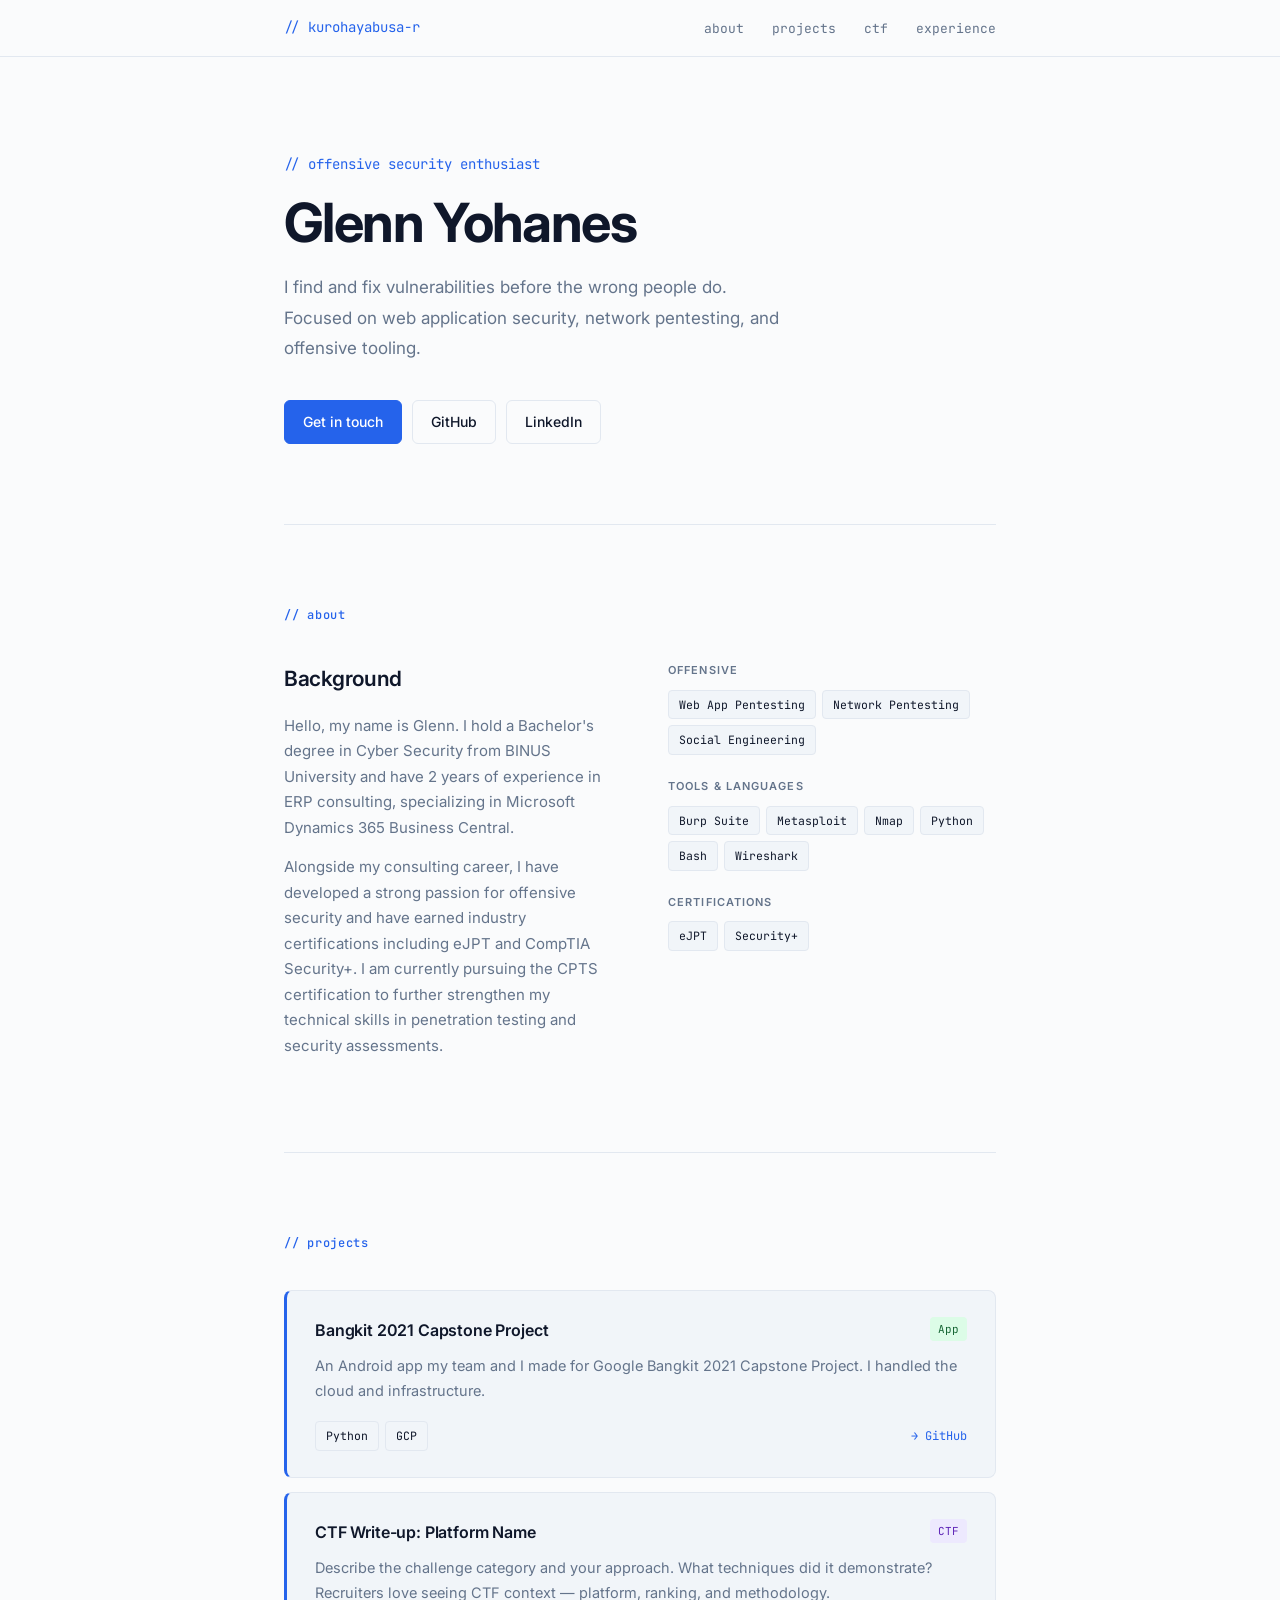
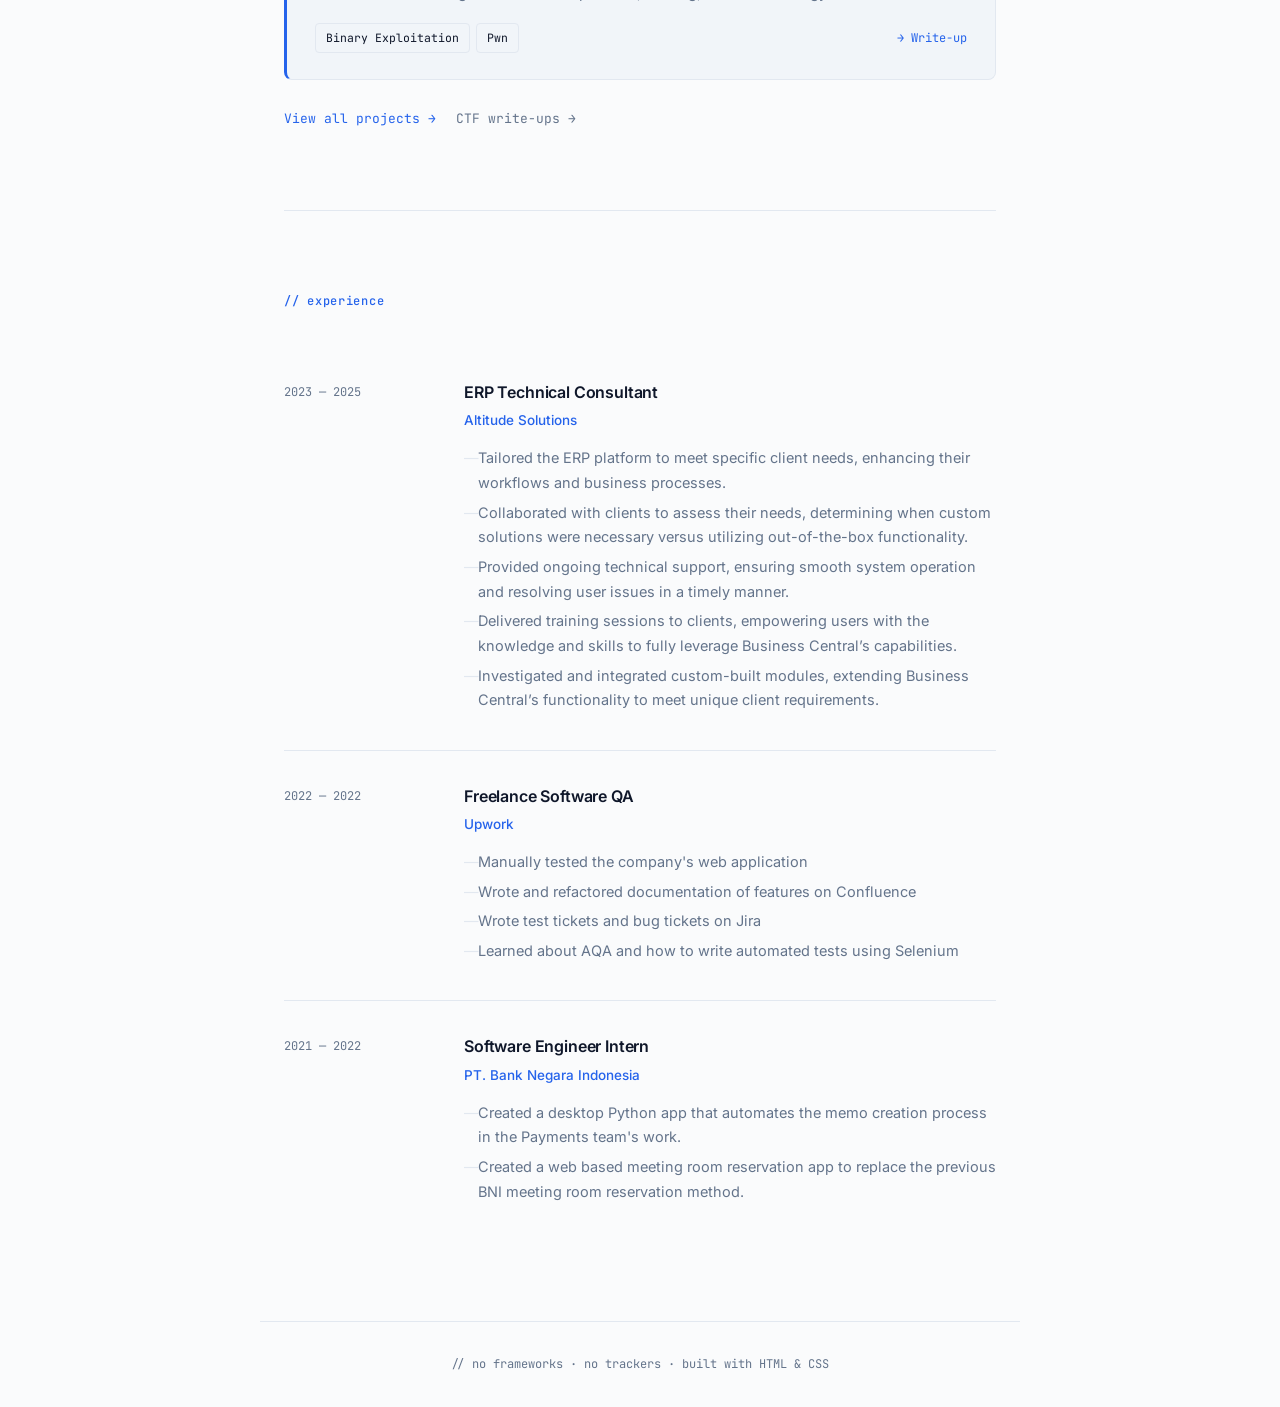
==== index.html @ 32d8fe0d "Added my portfolio page. Home, projects, and CTFs page" ====
<!DOCTYPE html>
<html lang="en">
<head>
  <meta charset="UTF-8">
  <meta name="viewport" content="width=device-width, initial-scale=1.0">
  <title>Glenn Yohanes — Portfolio</title>
  <link rel="preconnect" href="https://fonts.googleapis.com">
  <link rel="preconnect" href="https://fonts.gstatic.com" crossorigin>
  <link href="https://fonts.googleapis.com/css2?family=Inter:wght@400;500;600;700&family=JetBrains+Mono:wght@400;500&display=swap" rel="stylesheet">
  <style>
    /* ── Tokens ── */
    :root {
      --bg:           #FAFBFC;
      --bg-card:      #F1F5F9;
      --text:         #0F172A;
      --text-muted:   #64748B;
      --accent:       #2563EB;
      --accent-light: #DBEAFE;
      --border:       #E2E8F0;
      --mono:         'JetBrains Mono', monospace;
      --sans:         'Inter', sans-serif;
      --max-w:        760px;
    }

    /* ── Reset ── */
    *, *::before, *::after { box-sizing: border-box; margin: 0; padding: 0; }
    html { scroll-behavior: smooth; }
    body {
      font-family: var(--sans);
      background: var(--bg);
      color: var(--text);
      line-height: 1.7;
      -webkit-font-smoothing: antialiased;
    }

    /* ── Nav ── */
    nav {
      position: sticky;
      top: 0;
      z-index: 100;
      background: rgba(250, 251, 252, 0.88);
      backdrop-filter: blur(10px);
      -webkit-backdrop-filter: blur(10px);
      border-bottom: 1px solid var(--border);
    }
    .nav-inner {
      max-width: var(--max-w);
      margin: 0 auto;
      padding: 0 24px;
      height: 56px;
      display: flex;
      align-items: center;
      justify-content: space-between;
    }
    .nav-logo {
      font-family: var(--mono);
      font-size: 14px;
      color: var(--accent);
      text-decoration: none;
    }
    .nav-links {
      display: flex;
      gap: 28px;
      list-style: none;
    }
    .nav-links a {
      font-family: var(--mono);
      font-size: 13px;
      color: var(--text-muted);
      text-decoration: none;
      transition: color 0.15s;
    }
    .nav-links a:hover { color: var(--accent); }

    /* ── Layout ── */
    main {
      max-width: var(--max-w);
      margin: 0 auto;
      padding: 0 24px;
    }

    /* ── Section label (signature element) ── */
    .section-label {
      font-family: var(--mono);
      font-size: 12px;
      font-weight: 500;
      color: var(--accent);
      letter-spacing: 0.06em;
      margin-bottom: 36px;
    }

    /* ── Hero ── */
    #hero {
      padding: 96px 0 80px;
      border-bottom: 1px solid var(--border);
    }
    .hero-role {
      font-family: var(--mono);
      font-size: 14px;
      color: var(--accent);
      margin-bottom: 16px;
    }
    .hero-name {
      font-size: clamp(36px, 6vw, 54px);
      font-weight: 700;
      letter-spacing: -0.03em;
      line-height: 1.1;
      margin-bottom: 20px;
    }
    .hero-bio {
      font-size: 17px;
      color: var(--text-muted);
      max-width: 500px;
      line-height: 1.8;
      margin-bottom: 36px;
    }
    .hero-links {
      display: flex;
      gap: 10px;
      flex-wrap: wrap;
    }
    .btn {
      display: inline-flex;
      align-items: center;
      gap: 6px;
      padding: 9px 18px;
      border-radius: 6px;
      font-size: 14px;
      font-weight: 500;
      text-decoration: none;
      transition: background 0.15s, color 0.15s, border-color 0.15s;
    }
    .btn-primary { background: var(--accent); color: #fff; border: 1px solid var(--accent); }
    .btn-primary:hover { background: #1D4ED8; border-color: #1D4ED8; }
    .btn-ghost { background: transparent; color: var(--text); border: 1px solid var(--border); }
    .btn-ghost:hover { border-color: var(--accent); color: var(--accent); background: var(--accent-light); }

    /* ── About ── */
    #about {
      padding: 80px 0;
      border-bottom: 1px solid var(--border);
    }
    .about-grid {
      display: grid;
      grid-template-columns: 1fr 1fr;
      gap: 56px;
      align-items: start;
    }
    .about-text h2 {
      font-size: 21px;
      font-weight: 600;
      letter-spacing: -0.02em;
      margin-bottom: 16px;
    }
    .about-text p {
      color: var(--text-muted);
      font-size: 15px;
      margin-bottom: 14px;
    }
    .skills-col h3 {
      font-size: 11px;
      font-weight: 600;
      text-transform: uppercase;
      letter-spacing: 0.1em;
      color: var(--text-muted);
      margin-bottom: 10px;
      margin-top: 22px;
    }
    .skills-col h3:first-child { margin-top: 0; }
    .tags { display: flex; flex-wrap: wrap; gap: 6px; }
    .tag {
      font-family: var(--mono);
      font-size: 11.5px;
      padding: 4px 10px;
      background: var(--bg-card);
      border-radius: 4px;
      color: var(--text);
      border: 1px solid var(--border);
    }

    /* ── Projects ── */
    #projects {
      padding: 80px 0;
      border-bottom: 1px solid var(--border);
    }
    .projects-grid { display: grid; gap: 14px; }
    .project-card {
      background: var(--bg-card);
      border: 1px solid var(--border);
      border-left: 3px solid var(--accent);
      border-radius: 8px;
      padding: 26px 28px;
      transition: box-shadow 0.15s;
    }
    .project-card:hover { box-shadow: 0 4px 24px rgba(37, 99, 235, 0.08); }
    .project-header {
      display: flex;
      align-items: flex-start;
      justify-content: space-between;
      gap: 16px;
      margin-bottom: 10px;
    }
    .project-name { font-size: 16px; font-weight: 600; letter-spacing: -0.01em; }
    .project-badge {
      font-family: var(--mono);
      font-size: 11px;
      padding: 3px 8px;
      border-radius: 4px;
      white-space: nowrap;
      flex-shrink: 0;
    }
    .badge-tool     { background: #DCFCE7; color: #166534; }
    .badge-research { background: #FEF3C7; color: #92400E; }
    .badge-ctf      { background: #EDE9FE; color: #5B21B6; }
    .badge-cve      { background: #FEE2E2; color: #991B1B; }
    .project-desc {
      color: var(--text-muted);
      font-size: 14.5px;
      margin-bottom: 18px;
      line-height: 1.7;
    }
    .project-footer {
      display: flex;
      align-items: center;
      justify-content: space-between;
      flex-wrap: wrap;
      gap: 10px;
    }
    .project-links { display: flex; gap: 16px; }
    .project-link {
      font-family: var(--mono);
      font-size: 12px;
      color: var(--accent);
      text-decoration: none;
    }
    .project-link:hover { text-decoration: underline; }

    /* ── Experience ── */
    #experience { padding: 80px 0; }
    .exp-item {
      display: grid;
      grid-template-columns: 152px 1fr;
      gap: 28px;
      padding: 32px 0;
      border-bottom: 1px solid var(--border);
    }
    .exp-item:last-child { border-bottom: none; }
    .exp-date {
      font-family: var(--mono);
      font-size: 12px;
      color: var(--text-muted);
      padding-top: 3px;
      line-height: 1.7;
    }
    .exp-role  { font-size: 16px; font-weight: 600; letter-spacing: -0.01em; margin-bottom: 3px; }
    .exp-company { font-size: 13.5px; color: var(--accent); font-weight: 500; margin-bottom: 14px; }
    .exp-desc { list-style: none; }
    .exp-desc li {
      color: var(--text-muted);
      font-size: 14.5px;
      line-height: 1.7;
      padding-left: 14px;
      position: relative;
      margin-bottom: 5px;
    }
    .exp-desc li::before {
      content: '—';
      position: absolute;
      left: 0;
      color: var(--border);
    }

    /* ── Footer ── */
    footer {
      max-width: var(--max-w);
      margin: 0 auto;
      padding: 32px 24px;
      border-top: 1px solid var(--border);
    }
    .footer-text {
      font-family: var(--mono);
      font-size: 12px;
      color: var(--text-muted);
      text-align: center;
    }

    /* ── Responsive ── */
    @media (max-width: 620px) {
      .about-grid { grid-template-columns: 1fr; gap: 40px; }
      .exp-item   { grid-template-columns: 1fr; gap: 6px; }
      .nav-links  { display: none; }
    }
    @media (prefers-reduced-motion: reduce) {
      * { transition: none !important; scroll-behavior: auto !important; }
    }
  </style>
</head>
<body>

  <!-- ── NAV ── -->
  <nav>
    <div class="nav-inner">
      <a class="nav-logo" href="#hero">// kurohayabusa-r</a>
      <ul class="nav-links">
        <li><a href="#about">about</a></li>
        <li><a href="projects.html">projects</a></li>
        <li><a href="ctf.html">ctf</a></li>
        <li><a href="#experience">experience</a></li>
      </ul>
    </div>
  </nav>

  <main>

    <!-- ── HERO ── -->
    <section id="hero">
      <p class="hero-role">// offensive security enthusiast</p>
      <h1 class="hero-name">Glenn Yohanes</h1>
      <p class="hero-bio">
        I find and fix vulnerabilities before the wrong people do.
        Focused on web application security, network pentesting, and offensive tooling.
      </p>
      <div class="hero-links">
        <a href="mailto:glennyohanes17@gmail.com" class="btn btn-primary">Get in touch</a>
        <a href="https://github.com/kurohayabusa-r" class="btn btn-ghost" target="_blank" rel="noopener">GitHub</a>
        <a href="https://linkedin.com/in/glenn-yohanes-b63a931b7/" class="btn btn-ghost" target="_blank" rel="noopener">LinkedIn</a>
        <!-- Optional: add a resume PDF link -->
        <!-- <a href="resume.pdf" class="btn btn-ghost" target="_blank" rel="noopener">Resume</a> -->
      </div>
    </section>

    <!-- ── ABOUT ── -->
    <section id="about">
      <p class="section-label">// about</p>
      <div class="about-grid">

        <div class="about-text">
          <h2>Background</h2>
          <p>
            Hello, my name is Glenn. I hold a Bachelor's degree in Cyber Security from BINUS University and have 2 years of experience in ERP consulting, specializing in Microsoft Dynamics 365 Business Central. 
          </p>
          <p>
            Alongside my consulting career, I have developed a strong passion for offensive security and have earned industry certifications including eJPT and CompTIA Security+. I am currently pursuing the CPTS certification to further strengthen my technical skills in penetration testing and security assessments.
          </p>
        </div>

        <div class="skills-col">
          <h3>Offensive</h3>
          <div class="tags">
            <span class="tag">Web App Pentesting</span>
            <span class="tag">Network Pentesting</span>
            <span class="tag">Social Engineering</span>
          </div>
          <!-- <h3>Defensive</h3>
          <div class="tags">
            <span class="tag">Threat Hunting</span>
            <span class="tag">SIEM / SOAR</span>
            <span class="tag">Incident Response</span>
          </div> -->
          <h3>Tools &amp; Languages</h3>
          <div class="tags">
            <span class="tag">Burp Suite</span>
            <span class="tag">Metasploit</span>
            <span class="tag">Nmap</span>
            <span class="tag">Python</span>
            <span class="tag">Bash</span>
            <span class="tag">Wireshark</span>
          </div>
          <h3>Certifications</h3>
          <div class="tags">
            <span class="tag">eJPT</span>
            <span class="tag">Security+</span>
          </div>
        </div>

      </div>
    </section>

    <!-- ── PROJECTS ── -->
    <section id="projects">
      <p class="section-label">// projects</p>
      <div class="projects-grid">

        <div class="project-card">
          <div class="project-header">
            <span class="project-name">Bangkit 2021 Capstone Project</span>
            <span class="project-badge badge-tool">App</span>
          </div>
          <p class="project-desc">
            An Android app my team and I made for Google Bangkit 2021 Capstone Project. I handled the cloud and infrastructure.
          </p>
          <div class="project-footer">
            <div class="tags">
              <span class="tag">Python</span>
              <span class="tag">GCP</span>
            </div>
            <div class="project-links">
              <a href="https://github.com/Kurohayabusa-r/capstone" class="project-link">→ GitHub</a>
            </div>
          </div>
        </div>

        <div class="project-card">
          <div class="project-header">
            <span class="project-name">CTF Write-up: Platform Name</span>
            <span class="project-badge badge-ctf">CTF</span>
          </div>
          <p class="project-desc">
            Describe the challenge category and your approach. What techniques did it demonstrate?
            Recruiters love seeing CTF context — platform, ranking, and methodology.
          </p>
          <div class="project-footer">
            <div class="tags">
              <span class="tag">Binary Exploitation</span>
              <span class="tag">Pwn</span>
            </div>
            <div class="project-links">
              <a href="#" class="project-link">→ Write-up</a>
            </div>
          </div>
        </div>

        <!-- <div class="project-card">
          <div class="project-header">
            <span class="project-name">CVE-YYYY-XXXXX — Vulnerability Title</span>
            <span class="project-badge badge-cve">CVE</span>
          </div>
          <p class="project-desc">
            Describe the vulnerability, affected software, and scope of impact.
            Include the CVE ID if published. Responsible disclosure timeline is a plus.
          </p>
          <div class="project-footer">
            <div class="tags">
              <span class="tag">XSS</span>
              <span class="tag">Web</span>
            </div>
            <div class="project-links">
              <a href="#" class="project-link">→ Advisory</a>
            </div>
          </div>
        </div> -->

      </div>
      <div style="display:flex; gap:20px; margin-top:28px;">
        <a href="projects.html" style="font-family:var(--mono);font-size:13px;color:var(--accent);text-decoration:none;">View all projects →</a>
        <a href="ctf.html" style="font-family:var(--mono);font-size:13px;color:var(--text-muted);text-decoration:none;">CTF write-ups →</a>
      </div>
    </section>

    <!-- ── EXPERIENCE ── -->
    <section id="experience">
      <p class="section-label">// experience</p>

      <div class="exp-item">
        <div class="exp-date">2023 — 2025</div>
        <div>
          <p class="exp-role">ERP Technical Consultant</p>
          <p class="exp-company">Altitude Solutions</p>
          <ul class="exp-desc">
            <li>Tailored the ERP platform to meet specific client needs, enhancing their workflows and business processes.</li>
            <li>Collaborated with clients to assess their needs, determining when custom solutions were necessary versus utilizing out-of-the-box functionality.</li>
            <li>Provided ongoing technical support, ensuring smooth system operation and resolving user issues in a timely manner.</li>
            <li>Delivered training sessions to clients, empowering users with the knowledge and skills to fully leverage Business Central’s capabilities.</li>
            <li>Investigated and integrated custom-built modules, extending Business Central’s functionality to meet unique client requirements.</li>
          </ul>
        </div>
      </div>

      <div class="exp-item">
        <div class="exp-date">2022 — 2022</div>
        <div>
          <p class="exp-role">Freelance Software QA</p>
          <p class="exp-company">Upwork</p>
          <ul class="exp-desc">
            <li>Manually tested the company's web application</li>
            <li>Wrote and refactored documentation of features on Confluence</li>
            <li>Wrote test tickets and bug tickets on Jira</li>
            <li>Learned about AQA and how to write automated tests using Selenium</li>
          </ul>
        </div>
      </div>

      <div class="exp-item">
        <div class="exp-date">2021 — 2022</div>
        <div>
          <p class="exp-role">Software Engineer Intern</p>
          <p class="exp-company">PT. Bank Negara Indonesia</p>
          <ul class="exp-desc">
            <li>Created a desktop Python app that automates the memo creation process in the Payments team's work.</li>
            <li>Created a web based meeting room reservation app to replace the previous BNI meeting room reservation method.</li>
          </ul>
        </div>
      </div>

    </section>

  </main>

  <footer>
    <p class="footer-text">// no frameworks · no trackers · built with HTML &amp; CSS</p>
  </footer>

</body>
</html>
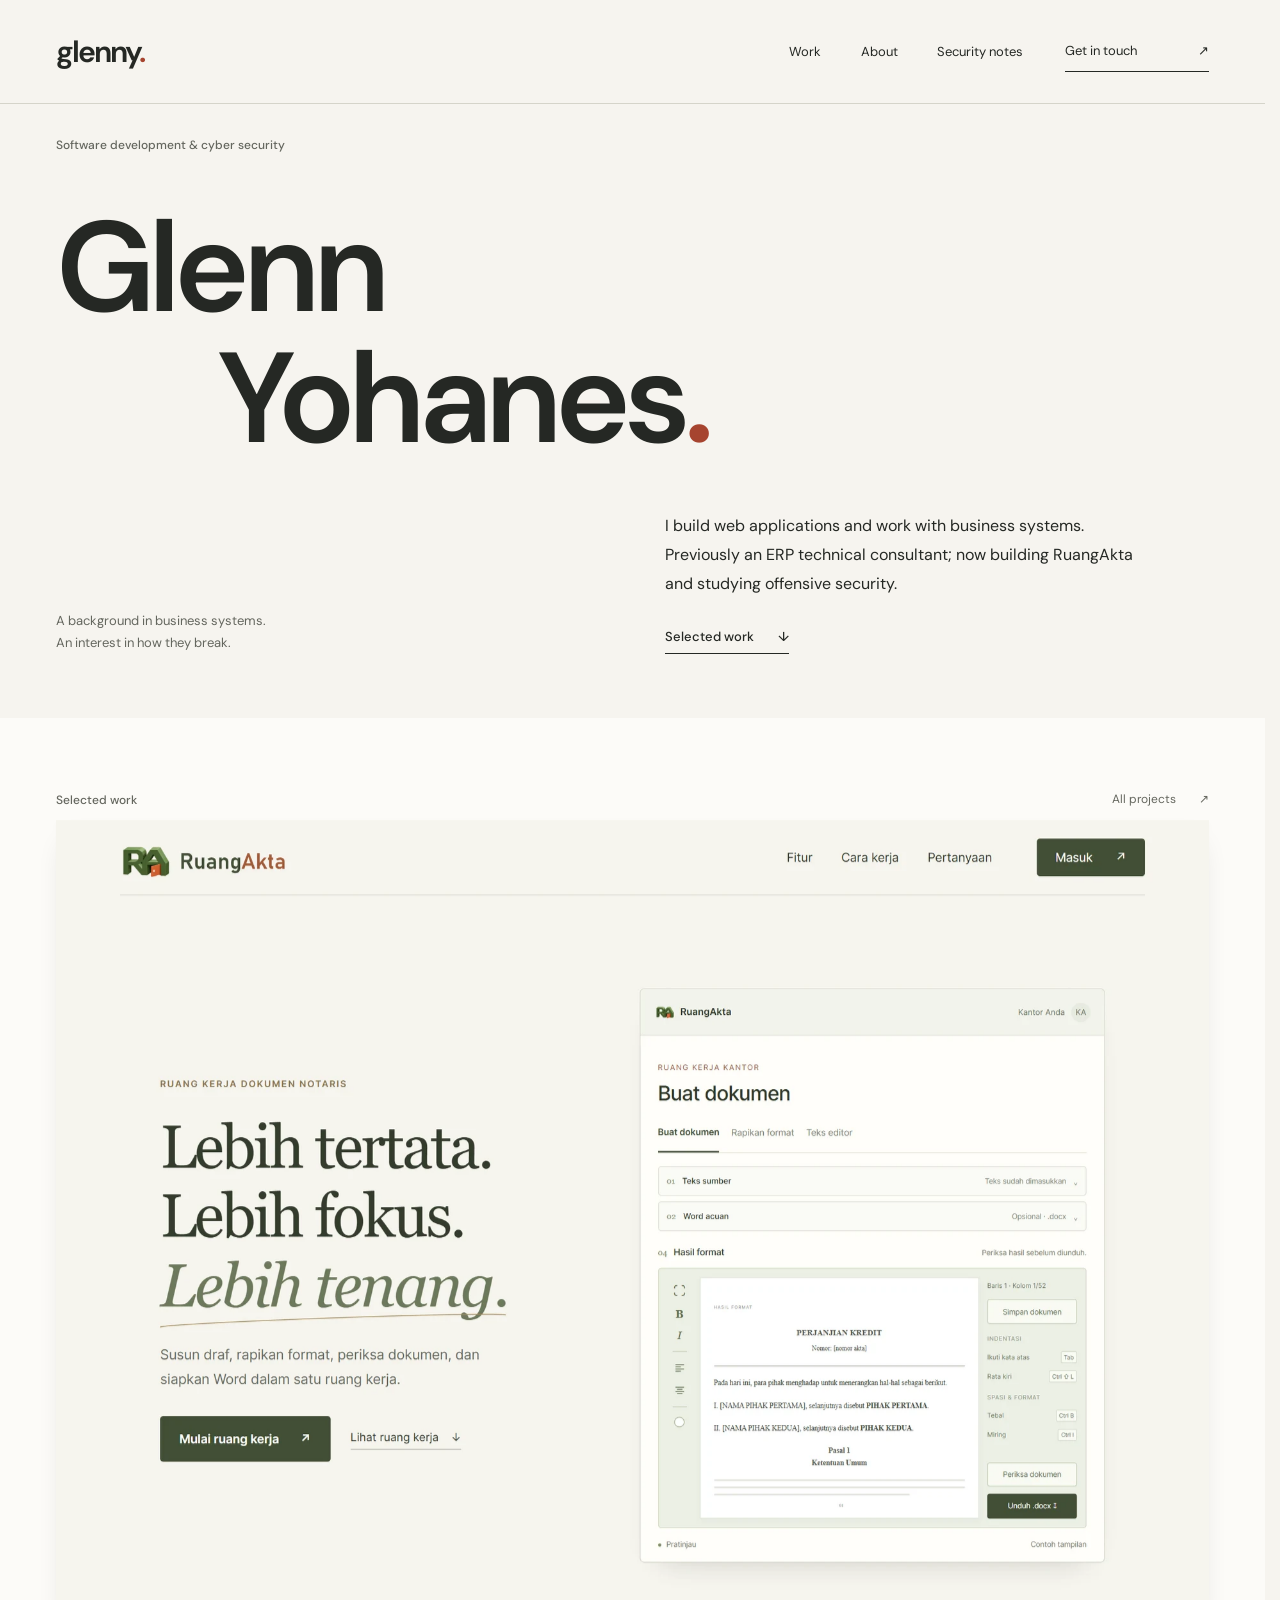
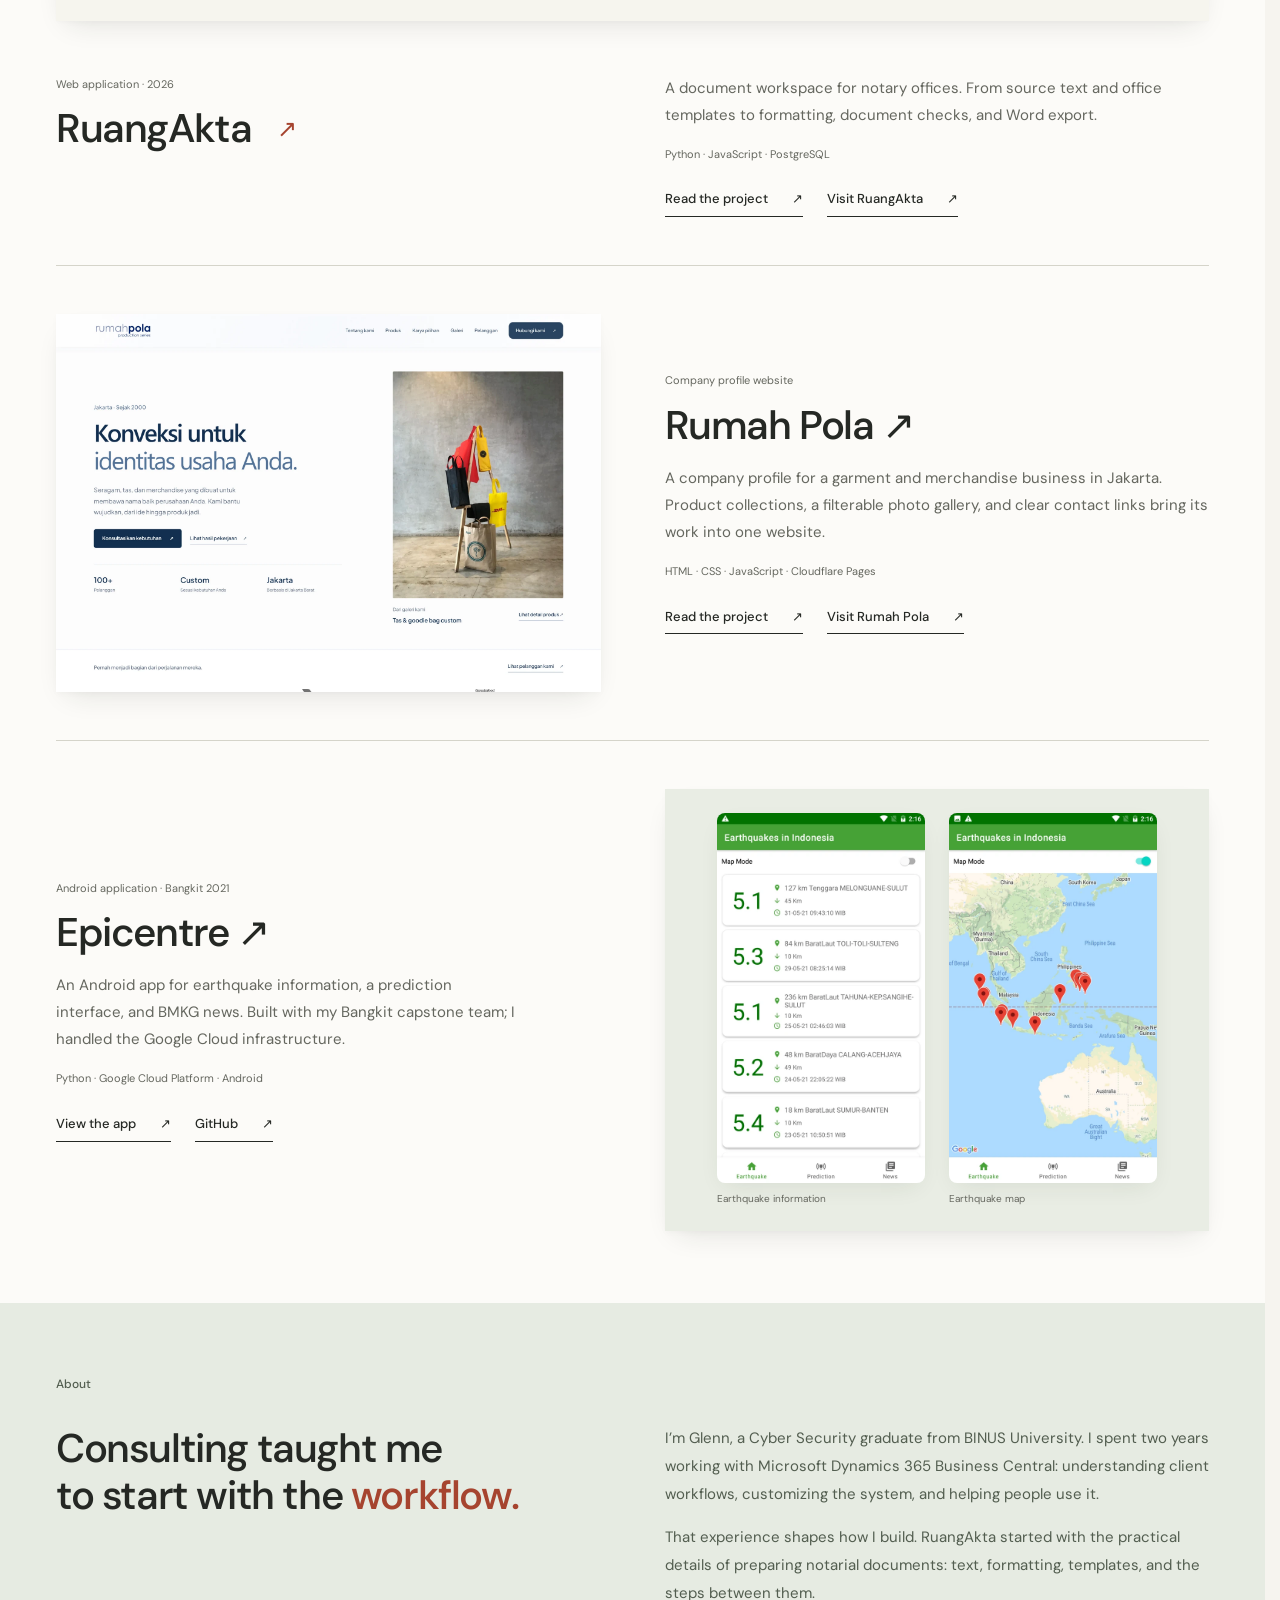
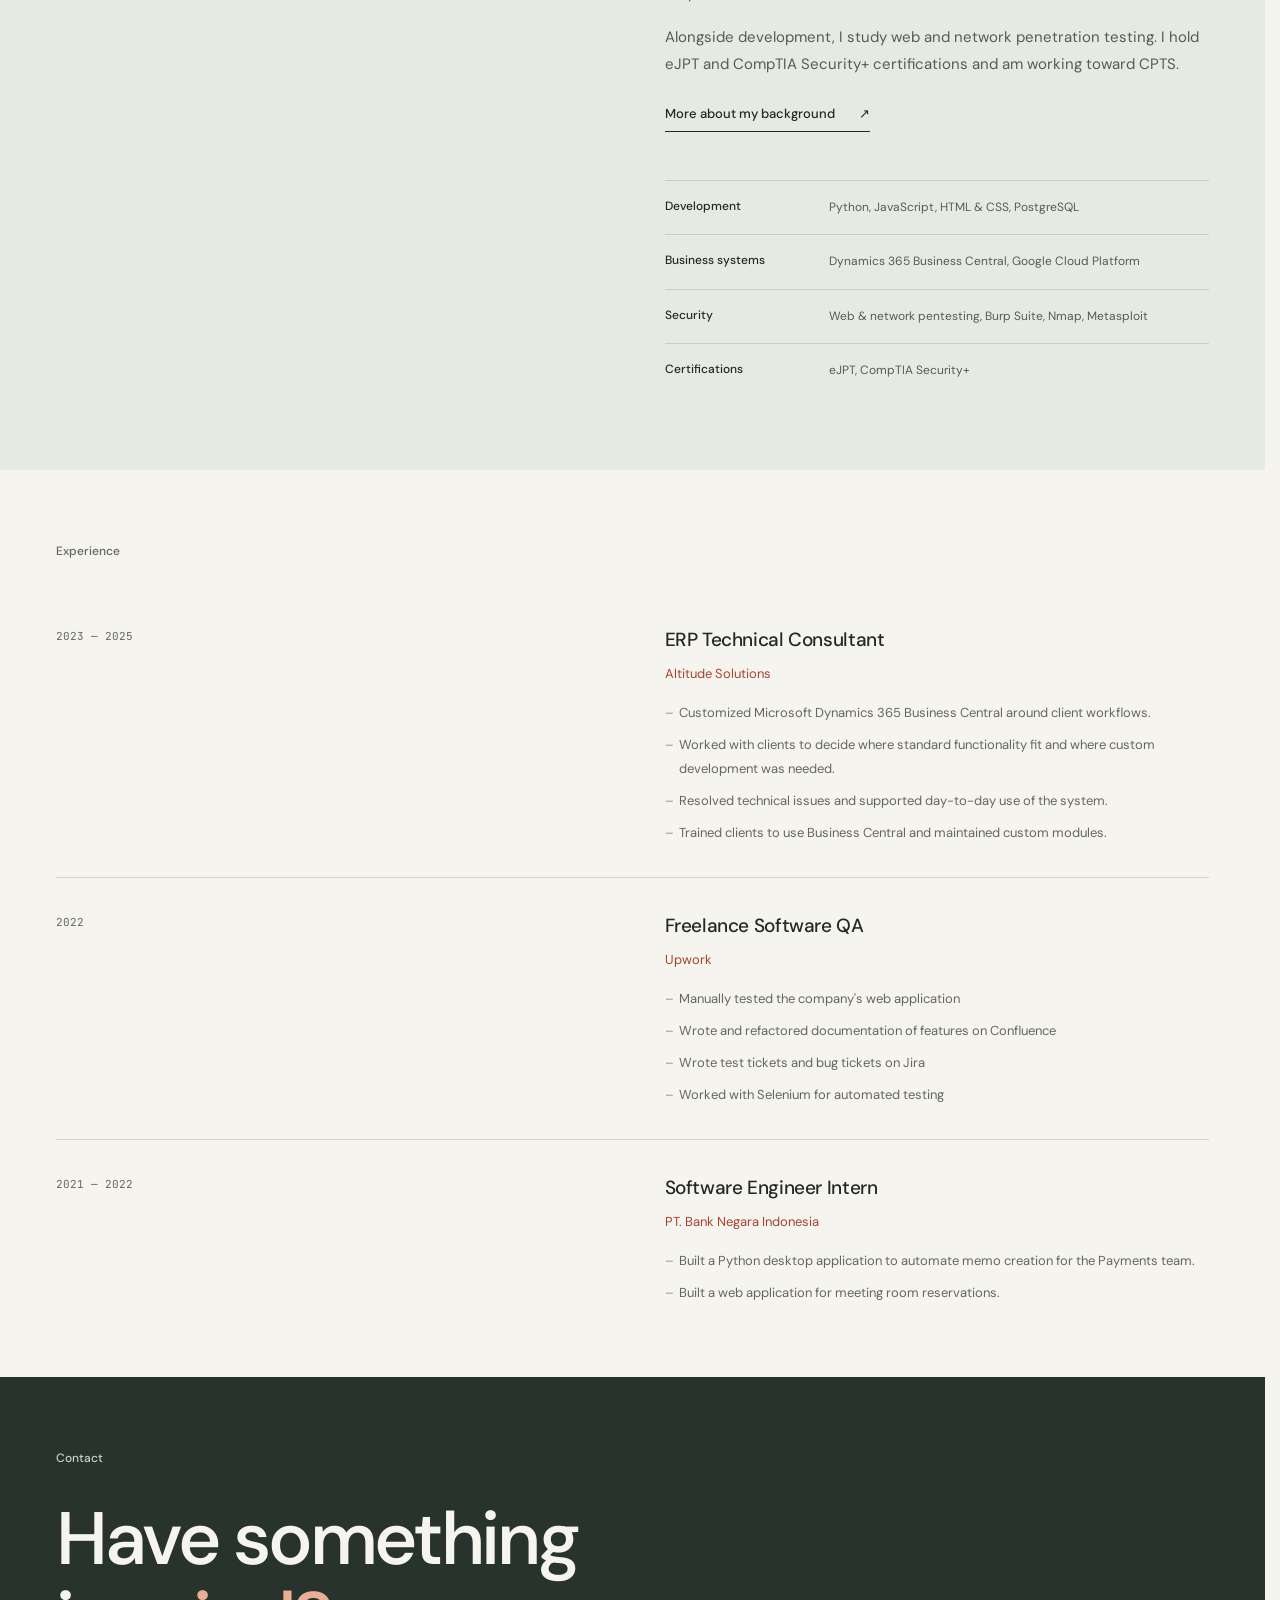
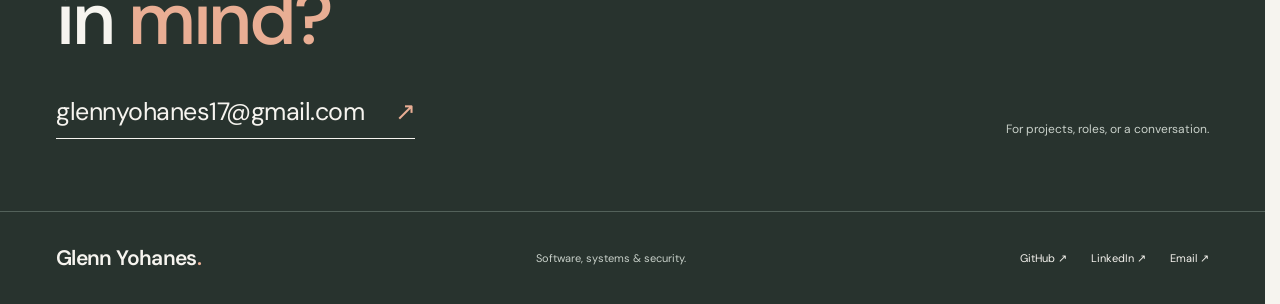
==== commit db486412: "Refine portfolio design and add project case studies" ====
--- a/index.html
+++ b/index.html
@@ -1,473 +1,52 @@
 <!DOCTYPE html>
-<html lang="en">
-<head>
-  <meta charset="UTF-8">
-  <meta name="viewport" content="width=device-width, initial-scale=1.0">
-  <title>Glenn Yohanes — Portfolio</title>
-  <link rel="preconnect" href="https://fonts.googleapis.com">
-  <link rel="preconnect" href="https://fonts.gstatic.com" crossorigin>
-  <link href="https://fonts.googleapis.com/css2?family=Inter:wght@400;500;600;700&family=JetBrains+Mono:wght@400;500&display=swap" rel="stylesheet">
-  <style>
-    /* ── Tokens ── */
-    :root {
-      --bg:           #FAFBFC;
-      --bg-card:      #F1F5F9;
-      --text:         #0F172A;
-      --text-muted:   #64748B;
-      --accent:       #2563EB;
-      --accent-light: #DBEAFE;
-      --border:       #E2E8F0;
-      --mono:         'JetBrains Mono', monospace;
-      --sans:         'Inter', sans-serif;
-      --max-w:        760px;
-    }
-
-    /* ── Reset ── */
-    *, *::before, *::after { box-sizing: border-box; margin: 0; padding: 0; }
-    html { scroll-behavior: smooth; }
-    body {
-      font-family: var(--sans);
-      background: var(--bg);
-      color: var(--text);
-      line-height: 1.7;
-      -webkit-font-smoothing: antialiased;
-    }
-
-    /* ── Nav ── */
-    nav {
-      position: sticky;
-      top: 0;
-      z-index: 100;
-      background: rgba(250, 251, 252, 0.88);
-      backdrop-filter: blur(10px);
-      -webkit-backdrop-filter: blur(10px);
-      border-bottom: 1px solid var(--border);
-    }
-    .nav-inner {
-      max-width: var(--max-w);
-      margin: 0 auto;
-      padding: 0 24px;
-      height: 56px;
-      display: flex;
-      align-items: center;
-      justify-content: space-between;
-    }
-    .nav-logo {
-      font-family: var(--mono);
-      font-size: 14px;
-      color: var(--accent);
-      text-decoration: none;
-    }
-    .nav-links {
-      display: flex;
-      gap: 28px;
-      list-style: none;
-    }
-    .nav-links a {
-      font-family: var(--mono);
-      font-size: 13px;
-      color: var(--text-muted);
-      text-decoration: none;
-      transition: color 0.15s;
-    }
-    .nav-links a:hover { color: var(--accent); }
-
-    /* ── Layout ── */
-    main {
-      max-width: var(--max-w);
-      margin: 0 auto;
-      padding: 0 24px;
-    }
-
-    /* ── Section label (signature element) ── */
-    .section-label {
-      font-family: var(--mono);
-      font-size: 12px;
-      font-weight: 500;
-      color: var(--accent);
-      letter-spacing: 0.06em;
-      margin-bottom: 36px;
-    }
-
-    /* ── Hero ── */
-    #hero {
-      padding: 96px 0 80px;
-      border-bottom: 1px solid var(--border);
-    }
-    .hero-role {
-      font-family: var(--mono);
-      font-size: 14px;
-      color: var(--accent);
-      margin-bottom: 16px;
-    }
-    .hero-name {
-      font-size: clamp(36px, 6vw, 54px);
-      font-weight: 700;
-      letter-spacing: -0.03em;
-      line-height: 1.1;
-      margin-bottom: 20px;
-    }
-    .hero-bio {
-      font-size: 17px;
-      color: var(--text-muted);
-      max-width: 500px;
-      line-height: 1.8;
-      margin-bottom: 36px;
-    }
-    .hero-links {
-      display: flex;
-      gap: 10px;
-      flex-wrap: wrap;
-    }
-    .btn {
-      display: inline-flex;
-      align-items: center;
-      gap: 6px;
-      padding: 9px 18px;
-      border-radius: 6px;
-      font-size: 14px;
-      font-weight: 500;
-      text-decoration: none;
-      transition: background 0.15s, color 0.15s, border-color 0.15s;
-    }
-    .btn-primary { background: var(--accent); color: #fff; border: 1px solid var(--accent); }
-    .btn-primary:hover { background: #1D4ED8; border-color: #1D4ED8; }
-    .btn-ghost { background: transparent; color: var(--text); border: 1px solid var(--border); }
-    .btn-ghost:hover { border-color: var(--accent); color: var(--accent); background: var(--accent-light); }
-
-    /* ── About ── */
-    #about {
-      padding: 80px 0;
-      border-bottom: 1px solid var(--border);
-    }
-    .about-grid {
-      display: grid;
-      grid-template-columns: 1fr 1fr;
-      gap: 56px;
-      align-items: start;
-    }
-    .about-text h2 {
-      font-size: 21px;
-      font-weight: 600;
-      letter-spacing: -0.02em;
-      margin-bottom: 16px;
-    }
-    .about-text p {
-      color: var(--text-muted);
-      font-size: 15px;
-      margin-bottom: 14px;
-    }
-    .skills-col h3 {
-      font-size: 11px;
-      font-weight: 600;
-      text-transform: uppercase;
-      letter-spacing: 0.1em;
-      color: var(--text-muted);
-      margin-bottom: 10px;
-      margin-top: 22px;
-    }
-    .skills-col h3:first-child { margin-top: 0; }
-    .tags { display: flex; flex-wrap: wrap; gap: 6px; }
-    .tag {
-      font-family: var(--mono);
-      font-size: 11.5px;
-      padding: 4px 10px;
-      background: var(--bg-card);
-      border-radius: 4px;
-      color: var(--text);
-      border: 1px solid var(--border);
-    }
-
-    /* ── Projects ── */
-    #projects {
-      padding: 80px 0;
-      border-bottom: 1px solid var(--border);
-    }
-    .projects-grid { display: grid; gap: 14px; }
-    .project-card {
-      background: var(--bg-card);
-      border: 1px solid var(--border);
-      border-left: 3px solid var(--accent);
-      border-radius: 8px;
-      padding: 26px 28px;
-      transition: box-shadow 0.15s;
-    }
-    .project-card:hover { box-shadow: 0 4px 24px rgba(37, 99, 235, 0.08); }
-    .project-header {
-      display: flex;
-      align-items: flex-start;
-      justify-content: space-between;
-      gap: 16px;
-      margin-bottom: 10px;
-    }
-    .project-name { font-size: 16px; font-weight: 600; letter-spacing: -0.01em; }
-    .project-badge {
-      font-family: var(--mono);
-      font-size: 11px;
-      padding: 3px 8px;
-      border-radius: 4px;
-      white-space: nowrap;
-      flex-shrink: 0;
-    }
-    .badge-tool     { background: #DCFCE7; color: #166534; }
-    .badge-research { background: #FEF3C7; color: #92400E; }
-    .badge-ctf      { background: #EDE9FE; color: #5B21B6; }
-    .badge-cve      { background: #FEE2E2; color: #991B1B; }
-    .project-desc {
-      color: var(--text-muted);
-      font-size: 14.5px;
-      margin-bottom: 18px;
-      line-height: 1.7;
-    }
-    .project-footer {
-      display: flex;
-      align-items: center;
-      justify-content: space-between;
-      flex-wrap: wrap;
-      gap: 10px;
-    }
-    .project-links { display: flex; gap: 16px; }
-    .project-link {
-      font-family: var(--mono);
-      font-size: 12px;
-      color: var(--accent);
-      text-decoration: none;
-    }
-    .project-link:hover { text-decoration: underline; }
-
-    /* ── Experience ── */
-    #experience { padding: 80px 0; }
-    .exp-item {
-      display: grid;
-      grid-template-columns: 152px 1fr;
-      gap: 28px;
-      padding: 32px 0;
-      border-bottom: 1px solid var(--border);
-    }
-    .exp-item:last-child { border-bottom: none; }
-    .exp-date {
-      font-family: var(--mono);
-      font-size: 12px;
-      color: var(--text-muted);
-      padding-top: 3px;
-      line-height: 1.7;
-    }
-    .exp-role  { font-size: 16px; font-weight: 600; letter-spacing: -0.01em; margin-bottom: 3px; }
-    .exp-company { font-size: 13.5px; color: var(--accent); font-weight: 500; margin-bottom: 14px; }
-    .exp-desc { list-style: none; }
-    .exp-desc li {
-      color: var(--text-muted);
-      font-size: 14.5px;
-      line-height: 1.7;
-      padding-left: 14px;
-      position: relative;
-      margin-bottom: 5px;
-    }
-    .exp-desc li::before {
-      content: '—';
-      position: absolute;
-      left: 0;
-      color: var(--border);
-    }
-
-    /* ── Footer ── */
-    footer {
-      max-width: var(--max-w);
-      margin: 0 auto;
-      padding: 32px 24px;
-      border-top: 1px solid var(--border);
-    }
-    .footer-text {
-      font-family: var(--mono);
-      font-size: 12px;
-      color: var(--text-muted);
-      text-align: center;
-    }
-
-    /* ── Responsive ── */
-    @media (max-width: 620px) {
-      .about-grid { grid-template-columns: 1fr; gap: 40px; }
-      .exp-item   { grid-template-columns: 1fr; gap: 6px; }
-      .nav-links  { display: none; }
-    }
-    @media (prefers-reduced-motion: reduce) {
-      * { transition: none !important; scroll-behavior: auto !important; }
-    }
-  </style>
-</head>
-<body>
-
-  <!-- ── NAV ── -->
-  <nav>
-    <div class="nav-inner">
-      <a class="nav-logo" href="#hero">// kurohayabusa-r</a>
-      <ul class="nav-links">
-        <li><a href="#about">about</a></li>
-        <li><a href="projects.html">projects</a></li>
-        <li><a href="ctf.html">ctf</a></li>
-        <li><a href="#experience">experience</a></li>
-      </ul>
-    </div>
-  </nav>
-
-  <main>
-
-    <!-- ── HERO ── -->
-    <section id="hero">
-      <p class="hero-role">// offensive security enthusiast</p>
-      <h1 class="hero-name">Glenn Yohanes</h1>
-      <p class="hero-bio">
-        I find and fix vulnerabilities before the wrong people do.
-        Focused on web application security, network pentesting, and offensive tooling.
-      </p>
-      <div class="hero-links">
-        <a href="mailto:glennyohanes17@gmail.com" class="btn btn-primary">Get in touch</a>
-        <a href="https://github.com/kurohayabusa-r" class="btn btn-ghost" target="_blank" rel="noopener">GitHub</a>
-        <a href="https://linkedin.com/in/glenn-yohanes-b63a931b7/" class="btn btn-ghost" target="_blank" rel="noopener">LinkedIn</a>
-        <!-- Optional: add a resume PDF link -->
-        <!-- <a href="resume.pdf" class="btn btn-ghost" target="_blank" rel="noopener">Resume</a> -->
-      </div>
-    </section>
-
-    <!-- ── ABOUT ── -->
-    <section id="about">
-      <p class="section-label">// about</p>
-      <div class="about-grid">
-
-        <div class="about-text">
-          <h2>Background</h2>
-          <p>
-            Hello, my name is Glenn. I hold a Bachelor's degree in Cyber Security from BINUS University and have 2 years of experience in ERP consulting, specializing in Microsoft Dynamics 365 Business Central. 
-          </p>
-          <p>
-            Alongside my consulting career, I have developed a strong passion for offensive security and have earned industry certifications including eJPT and CompTIA Security+. I am currently pursuing the CPTS certification to further strengthen my technical skills in penetration testing and security assessments.
-          </p>
-        </div>
-
-        <div class="skills-col">
-          <h3>Offensive</h3>
-          <div class="tags">
-            <span class="tag">Web App Pentesting</span>
-            <span class="tag">Network Pentesting</span>
-            <span class="tag">Social Engineering</span>
-          </div>
-          <!-- <h3>Defensive</h3>
-          <div class="tags">
-            <span class="tag">Threat Hunting</span>
-            <span class="tag">SIEM / SOAR</span>
-            <span class="tag">Incident Response</span>
-          </div> -->
-          <h3>Tools &amp; Languages</h3>
-          <div class="tags">
-            <span class="tag">Burp Suite</span>
-            <span class="tag">Metasploit</span>
-            <span class="tag">Nmap</span>
-            <span class="tag">Python</span>
-            <span class="tag">Bash</span>
-            <span class="tag">Wireshark</span>
-          </div>
-          <h3>Certifications</h3>
-          <div class="tags">
-            <span class="tag">eJPT</span>
-            <span class="tag">Security+</span>
-          </div>
-        </div>
-
-      </div>
-    </section>
-
-    <!-- ── PROJECTS ── -->
-    <section id="projects">
-      <p class="section-label">// projects</p>
-      <div class="projects-grid">
-
-        <div class="project-card">
-          <div class="project-header">
-            <span class="project-name">Bangkit 2021 Capstone Project</span>
-            <span class="project-badge badge-tool">App</span>
-          </div>
-          <p class="project-desc">
-            An Android app my team and I made for Google Bangkit 2021 Capstone Project. I handled the cloud and infrastructure.
-          </p>
-          <div class="project-footer">
-            <div class="tags">
-              <span class="tag">Python</span>
-              <span class="tag">GCP</span>
-            </div>
-            <div class="project-links">
-              <a href="https://github.com/Kurohayabusa-r/capstone" class="project-link">→ GitHub</a>
-            </div>
-          </div>
-        </div>
-
-        <div class="project-card">
-          <div class="project-header">
-            <span class="project-name">CTF Write-up: Platform Name</span>
-            <span class="project-badge badge-ctf">CTF</span>
-          </div>
-          <p class="project-desc">
-            Describe the challenge category and your approach. What techniques did it demonstrate?
-            Recruiters love seeing CTF context — platform, ranking, and methodology.
-          </p>
-          <div class="project-footer">
-            <div class="tags">
-              <span class="tag">Binary Exploitation</span>
-              <span class="tag">Pwn</span>
-            </div>
-            <div class="project-links">
-              <a href="#" class="project-link">→ Write-up</a>
-            </div>
-          </div>
-        </div>
-
-        <!-- <div class="project-card">
-          <div class="project-header">
-            <span class="project-name">CVE-YYYY-XXXXX — Vulnerability Title</span>
-            <span class="project-badge badge-cve">CVE</span>
-          </div>
-          <p class="project-desc">
-            Describe the vulnerability, affected software, and scope of impact.
-            Include the CVE ID if published. Responsible disclosure timeline is a plus.
-          </p>
-          <div class="project-footer">
-            <div class="tags">
-              <span class="tag">XSS</span>
-              <span class="tag">Web</span>
-            </div>
-            <div class="project-links">
-              <a href="#" class="project-link">→ Advisory</a>
-            </div>
-          </div>
-        </div> -->
-
-      </div>
-      <div style="display:flex; gap:20px; margin-top:28px;">
-        <a href="projects.html" style="font-family:var(--mono);font-size:13px;color:var(--accent);text-decoration:none;">View all projects →</a>
-        <a href="ctf.html" style="font-family:var(--mono);font-size:13px;color:var(--text-muted);text-decoration:none;">CTF write-ups →</a>
-      </div>
-    </section>
-
-    <!-- ── EXPERIENCE ── -->
-    <section id="experience">
-      <p class="section-label">// experience</p>
-
-      <div class="exp-item">
+<html lang="en"><head><script>
+(() => {
+  if (matchMedia('(prefers-reduced-motion: reduce)').matches || typeof Element.prototype.animate !== 'function') return;
+  document.documentElement.classList.add('hero-preparing');
+  // If the main script fails, release the hero instead of leaving it hidden.
+  document.addEventListener('DOMContentLoaded', () => {
+    setTimeout(() => document.documentElement.classList.remove('hero-preparing'), 2200);
+  }, {once: true});
+})();
+</script><meta charset="UTF-8"><meta name="viewport" content="width=device-width, initial-scale=1.0"><title>Glenn Yohanes — Software & Security</title><meta name="description" content="Glenn Yohanes. Software developer with a background in ERP consulting and cyber security. Selected projects, experience, and security notes."><meta name="theme-color" content="#F6F4EF"><link rel="icon" href="assets/favicon.svg" type="image/svg+xml"><link rel="preload" href="assets/fonts/dm-sans-latin.woff2" as="font" type="font/woff2" crossorigin><link rel="preload" href="assets/fonts/jetbrains-mono-latin.woff2" as="font" type="font/woff2" crossorigin><link rel="stylesheet" href="portfolio.css"><script src="portfolio.js" defer></script></head>
+<body class="home-page"><a class="skip-link" href="#main-content">Skip to content</a><nav aria-label="Main navigation"><div class="nav-inner"><a class="nav-logo" href="index.html" aria-label="Glenn Yohanes, home">glenny<span class="logo-dot">.</span></a><ul class="nav-links"><li><a href="#projects" data-section="projects">Work</a></li><li><a href="#about" data-section="about">About</a></li><li><a href="ctf.html">Security notes</a></li><li><a href="mailto:glennyohanes17@gmail.com" class="nav-contact">Get in touch <span class="link-arrow" aria-hidden="true">↗</span></a></li></ul></div></nav>
+<main id="main-content">
+<section id="hero" class="hero">
+  <div class="hero-topline"><p class="eyebrow">Software development &amp; cyber security</p></div>
+  <h1 class="hero-name">Glenn<br><span class="surname">Yohanes<span class="name-period">.</span></span></h1>
+  <div class="hero-bottom"><p class="hero-note">A background in business systems.<br>An interest in how they break.</p><div class="hero-intro"><p>I build web applications and work with business systems. Previously an ERP technical consultant; now building RuangAkta and studying offensive security.</p><a href="#projects" class="text-link">Selected work <span class="link-arrow" aria-hidden="true">↓</span></a></div></div>
+</section>
+<section id="projects" class="work-section">
+  <div class="section-heading"><p class="section-label">Selected work</p><a href="projects.html" class="quiet-link">All projects <span class="link-arrow" aria-hidden="true">↗</span></a></div>
+  <article class="featured-work">
+    <a href="ruangakta.html" class="project-cover" aria-label="View RuangAkta project"><div class="project-preview"><img src="assets/ruangakta-preview.webp" alt="RuangAkta landing page with its original logo and document editor preview" width="1800" height="1250" loading="lazy" decoding="async"></div></a>
+    <div class="work-details"><div><p class="work-number">Web application · 2026</p><h2><a href="ruangakta.html">RuangAkta <span class="link-arrow" aria-hidden="true">↗</span></a></h2></div><div><p>A document workspace for notary offices. From source text and office templates to formatting, document checks, and Word export.</p><p class="work-stack">Python · JavaScript · PostgreSQL</p><div class="project-actions"><a href="ruangakta.html" class="text-link">Read the project <span class="link-arrow" aria-hidden="true">↗</span></a><a href="https://ruangakta.com" class="text-link" target="_blank" rel="noopener">Visit RuangAkta <span class="link-arrow" aria-hidden="true">↗</span></a></div></div></div>
+  </article>
+  <article class="website-work"><a href="rumah-pola.html" class="project-cover" aria-label="View Rumah Pola project"><div class="project-preview"><img src="assets/rumah-pola-preview.webp" alt="Rumah Pola company profile homepage with its original product photography and navigation" width="1800" height="1250" loading="lazy" decoding="async"></div></a><div class="website-overview"><p class="work-number">Company profile website</p><h3><a href="rumah-pola.html">Rumah Pola <span class="link-arrow" aria-hidden="true">↗</span></a></h3><p>A company profile for a garment and merchandise business in Jakarta. Product collections, a filterable photo gallery, and clear contact links bring its work into one website.</p><p class="work-stack">HTML · CSS · JavaScript · Cloudflare Pages</p><div class="project-actions"><a href="rumah-pola.html" class="text-link">Read the project <span class="link-arrow" aria-hidden="true">↗</span></a><a href="https://rumahpola.pages.dev/" class="text-link" target="_blank" rel="noopener">Visit Rumah Pola <span class="link-arrow" aria-hidden="true">↗</span></a></div></div></article>
+  <article class="epicentre-work"><div class="epicentre-overview"><p class="work-number">Android application · Bangkit 2021</p><h3><a href="epicentre.html">Epicentre <span class="link-arrow" aria-hidden="true">↗</span></a></h3><p>An Android app for earthquake information, a prediction interface, and BMKG news. Built with my Bangkit capstone team; I handled the Google Cloud infrastructure.</p><p class="work-stack">Python · Google Cloud Platform · Android</p><div class="project-actions"><a href="epicentre.html" class="text-link">View the app <span class="link-arrow" aria-hidden="true">↗</span></a><a href="https://github.com/Kurohayabusa-r/capstone" class="text-link" target="_blank" rel="noopener">GitHub <span class="link-arrow" aria-hidden="true">↗</span></a></div></div><a href="epicentre.html" class="epicentre-preview" aria-label="View original Epicentre app screenshots"><div class="epicentre-screens epicentre-screens-compact"><figure><img src="assets/epicentre-earthquakes.webp" alt="Epicentre earthquake list showing magnitude, depth, location, and date" width="540" height="960" loading="lazy" decoding="async"><figcaption>Earthquake information</figcaption></figure><figure><img src="assets/epicentre-map.webp" alt="Epicentre map showing earthquake locations across Indonesia" width="540" height="960" loading="lazy" decoding="async"><figcaption>Earthquake map</figcaption></figure></div></a></article>
+</section>
+<section id="about" class="about-section">
+  <p class="section-label">About</p>
+  <div class="about-grid"><h2>Consulting taught me<br>to start with the <em>workflow.</em></h2><div class="about-copy"><p>I’m Glenn, a Cyber Security graduate from BINUS University. I spent two years working with Microsoft Dynamics 365 Business Central: understanding client workflows, customizing the system, and helping people use it.</p><p>That experience shapes how I build. RuangAkta started with the practical details of preparing notarial documents: text, formatting, templates, and the steps between them.</p><p>Alongside development, I study web and network penetration testing. I hold eJPT and CompTIA Security+ certifications and am working toward CPTS.</p><a href="https://linkedin.com/in/glenn-yohanes-b63a931b7/" class="text-link" target="_blank" rel="noopener">More about my background <span class="link-arrow" aria-hidden="true">↗</span></a></div></div>
+  <dl class="practice-list"><div><dt>Development</dt><dd>Python, JavaScript, HTML &amp; CSS, PostgreSQL</dd></div><div><dt>Business systems</dt><dd>Dynamics 365 Business Central, Google Cloud Platform</dd></div><div><dt>Security</dt><dd>Web &amp; network pentesting, Burp Suite, Nmap, Metasploit</dd></div><div><dt>Certifications</dt><dd>eJPT, CompTIA Security+</dd></div></dl>
+</section>
+<section id="experience" class="experience-section"><div class="section-heading"><p class="section-label">Experience</p></div><div class="exp-item">
         <div class="exp-date">2023 — 2025</div>
         <div>
           <p class="exp-role">ERP Technical Consultant</p>
           <p class="exp-company">Altitude Solutions</p>
           <ul class="exp-desc">
-            <li>Tailored the ERP platform to meet specific client needs, enhancing their workflows and business processes.</li>
-            <li>Collaborated with clients to assess their needs, determining when custom solutions were necessary versus utilizing out-of-the-box functionality.</li>
-            <li>Provided ongoing technical support, ensuring smooth system operation and resolving user issues in a timely manner.</li>
-            <li>Delivered training sessions to clients, empowering users with the knowledge and skills to fully leverage Business Central’s capabilities.</li>
-            <li>Investigated and integrated custom-built modules, extending Business Central’s functionality to meet unique client requirements.</li>
+            <li>Customized Microsoft Dynamics 365 Business Central around client workflows.</li>
+            <li>Worked with clients to decide where standard functionality fit and where custom development was needed.</li>
+            <li>Resolved technical issues and supported day-to-day use of the system.</li>
+            <li>Trained clients to use Business Central and maintained custom modules.</li>
+
           </ul>
         </div>
       </div>
 
       <div class="exp-item">
-        <div class="exp-date">2022 — 2022</div>
+        <div class="exp-date">2022</div>
         <div>
           <p class="exp-role">Freelance Software QA</p>
           <p class="exp-company">Upwork</p>
@@ -475,7 +54,7 @@
             <li>Manually tested the company's web application</li>
             <li>Wrote and refactored documentation of features on Confluence</li>
             <li>Wrote test tickets and bug tickets on Jira</li>
-            <li>Learned about AQA and how to write automated tests using Selenium</li>
+            <li>Worked with Selenium for automated testing</li>
           </ul>
         </div>
       </div>
@@ -486,19 +65,12 @@
           <p class="exp-role">Software Engineer Intern</p>
           <p class="exp-company">PT. Bank Negara Indonesia</p>
           <ul class="exp-desc">
-            <li>Created a desktop Python app that automates the memo creation process in the Payments team's work.</li>
-            <li>Created a web based meeting room reservation app to replace the previous BNI meeting room reservation method.</li>
+            <li>Built a Python desktop application to automate memo creation for the Payments team.</li>
+            <li>Built a web application for meeting room reservations.</li>
           </ul>
         </div>
       </div>
 
     </section>
-
-  </main>
-
-  <footer>
-    <p class="footer-text">// no frameworks · no trackers · built with HTML &amp; CSS</p>
-  </footer>
-
-</body>
-</html>
+<section class="contact-section" id="contact"><p class="section-label">Contact</p><h2>Have something<br>in <em>mind?</em></h2><div class="contact-bottom"><a class="contact-email" href="mailto:glennyohanes17@gmail.com">glennyohanes17@gmail.com <span class="link-arrow" aria-hidden="true">↗</span></a><p>For projects, roles, or a conversation.</p></div></section>
+</main><footer class="site-footer"><a href="index.html" class="footer-signature">Glenn Yohanes<span>.</span></a><p>Software, systems &amp; security.</p><div><a href="https://github.com/kurohayabusa-r" target="_blank" rel="noopener">GitHub <span class="link-arrow" aria-hidden="true">↗</span></a><a href="https://linkedin.com/in/glenn-yohanes-b63a931b7/" target="_blank" rel="noopener">LinkedIn <span class="link-arrow" aria-hidden="true">↗</span></a><a href="mailto:glennyohanes17@gmail.com">Email <span class="link-arrow" aria-hidden="true">↗</span></a></div></footer></body></html>
--- a/portfolio.css
+++ b/portfolio.css
@@ -0,0 +1,273 @@
+/* Local fonts avoid a late Google Fonts swap during refresh. */
+@font-face{font-family:'DM Sans';font-style:normal;font-weight:400 700;font-display:block;src:url('assets/fonts/dm-sans-latin.woff2') format('woff2')}
+@font-face{font-family:'JetBrains Mono';font-style:normal;font-weight:400 500;font-display:block;src:url('assets/fonts/jetbrains-mono-latin.woff2') format('woff2')}
+/* Glenn Yohanes — a quiet editorial system, shared across the portfolio. */
+:root{--bg:#f6f4ef;--bg-card:#eeece5;--text:#252824;--text-muted:#65675f;--accent:#a6442f;--accent-light:#eee3d9;--border:#d5d4ca;--sans:'DM Sans',Arial,sans-serif;--serif:'Instrument Serif',Georgia,serif;--display:var(--sans);--mono:'JetBrains Mono',monospace;--max-w:1280px}
+*,*::before,*::after{box-sizing:border-box;margin:0;padding:0}html{scroll-behavior:smooth}body{background:var(--bg);color:var(--text);font-family:var(--sans);font-size:16px;line-height:1.65;-webkit-font-smoothing:antialiased}a{color:inherit;text-decoration:none}button{font:inherit}::selection{background:#d9dbcc;color:#252824}a:focus-visible,button:focus-visible{outline:2px solid var(--accent);outline-offset:6px}a,button{touch-action:manipulation}section[id],article[id]{scroll-margin-top:100px}main{max-width:var(--max-w);padding:0 56px;margin:auto}em{font-family:var(--display);font-weight:inherit;font-style:normal}.skip-link{position:fixed;top:-80px;left:20px;background:var(--text);color:var(--bg);padding:12px 20px;z-index:300}.skip-link:focus{top:12px}
+nav{position:relative;z-index:100;background:var(--bg);border:0;backdrop-filter:none}.nav-inner{max-width:var(--max-w);height:104px;padding:0 56px;margin:auto;display:flex;align-items:center;justify-content:space-between;border-bottom:1px solid var(--border)}.nav-logo{font-family:var(--sans);font-size:30px;font-weight:650;letter-spacing:-2px;color:var(--text)}.logo-dot{color:var(--accent)}.nav-links{display:flex;list-style:none;gap:34px;align-items:center}.nav-links a{font-family:var(--sans);font-size:13px;color:var(--text);transition:color .2s}.nav-links a:hover,.nav-links a.active{color:var(--accent)}.nav-links .nav-contact{border-bottom:1px solid currentColor;padding-bottom:6px;margin-left:30px}.nav-contact span{margin-left:15px}
+.eyebrow,.section-label,.work-number,.hero-edition,.small-note{font:10px/1.5 var(--mono);letter-spacing:.055em}.eyebrow{color:var(--text-muted)}.section-label{color:var(--text);margin:0}.section-label>span{color:var(--accent);margin-right:22px}.hero{padding:38px 0 70px;border-bottom:1px solid var(--border)}.hero-topline{display:flex;justify-content:space-between;gap:24px;align-items:center}.hero-edition{color:var(--text-muted)}.hero-name{font:600 clamp(90px,12vw,160px)/.96 var(--display);letter-spacing:-.047em;padding:62px 0 50px;max-width:100%;}.surname{display:block;padding-left:19.5%}.name-period{color:var(--accent)}.hero-bottom{display:grid;grid-template-columns:1fr 1fr;gap:80px;align-items:end}.hero-note{font-size:13px;line-height:1.7;color:var(--text-muted)}.hero-intro{max-width:470px}.hero-intro>p{font-size:17px;line-height:1.75;margin-bottom:24px}.text-link{display:inline-flex;gap:30px;align-items:center;border-bottom:1px solid var(--text);padding-bottom:6px;font-size:13px;font-weight:500;transition:color .2s,border-color .2s}.text-link:hover{color:var(--accent);border-color:var(--accent)}.quiet-link{font-size:12px;color:var(--text-muted)}.quiet-link span{margin-left:20px}.quiet-link:hover{color:var(--accent)}
+.work-section,.about-section,.experience-section{padding:64px 0 80px;border-bottom:1px solid var(--border)}.section-heading{display:flex;align-items:center;justify-content:space-between;gap:24px;margin-bottom:36px}.project-cover{display:block;overflow:visible}.work-details{display:grid;grid-template-columns:1fr 1fr;gap:80px;padding:32px 0 44px}.work-number{color:var(--text-muted);margin-bottom:12px}.work-details h2{font:400 48px/1.1 var(--display);letter-spacing:-.025em}.work-details h2 a{display:flex;gap:26px;align-items:center}.work-details h2 span{font:24px var(--sans);color:var(--accent)}.work-details p:not(.work-number):not(.work-stack){font-size:15px;line-height:1.8;color:var(--text-muted)}.work-stack{font:10px/1.8 var(--mono);color:var(--text-muted);margin:18px 0}.secondary-work{display:grid;grid-template-columns:1.1fr 1.2fr 1.5fr .6fr;gap:24px;align-items:start;border-top:1px solid var(--border);padding:30px 0 0}.secondary-work .work-number{font-size:9px;line-height:1.7}.secondary-work h3{font-weight:500;font-size:18px;line-height:1.4;letter-spacing:-.02em}.secondary-work h3 span{color:var(--accent);font-size:15px}.secondary-work>p{font-size:13px;color:var(--text-muted)}.secondary-work>.work-stack{margin:0;text-align:right}
+.about-section>.section-label{margin-bottom:42px}.about-grid{display:grid;grid-template-columns:1fr 1fr;gap:80px}.about-grid h2{font:400 clamp(35px,4.2vw,55px)/1.12 var(--display);letter-spacing:-.02em}.about-grid h2 em{color:var(--accent)}.about-copy p{font-size:15px;color:var(--text-muted);line-height:1.85;margin-bottom:18px}.about-copy .text-link{margin-top:8px}.practice-list{margin-top:48px;margin-left:calc(50% + 40px)}.practice-list>div{display:grid;grid-template-columns:140px 1fr;gap:20px;border-top:1px solid var(--border);padding:16px 0}.practice-list dt{font-size:12px;font-weight:500}.practice-list dd{font-size:12px;color:var(--text-muted);line-height:1.8}.small-note{color:var(--text-muted);font-size:10px}.exp-item{display:grid;grid-template-columns:1fr 1fr;gap:80px;padding:28px 0;border-bottom:1px solid var(--border)}.exp-item:last-child{border-bottom:0;padding-bottom:0}.exp-date{font:11px var(--mono);color:var(--text-muted);padding-top:5px}.exp-role{font-size:19px;font-weight:500;letter-spacing:-.02em;margin-bottom:3px}.exp-company{font-size:13px;color:var(--accent);margin-bottom:16px}.exp-desc{list-style:none}.exp-desc li{font-size:13px;color:var(--text-muted);padding-left:14px;position:relative;line-height:1.85;margin-bottom:5px}.exp-desc li::before{content:'–';position:absolute;left:0;color:#909284}.contact-section{padding:64px 0 78px}.contact-section h2{font:400 clamp(65px,10vw,128px)/.95 var(--display);letter-spacing:-.035em;margin:40px 0}.contact-section h2 em{color:var(--accent)}.contact-bottom{display:flex;align-items:end;justify-content:space-between;gap:30px}.contact-email{font-size:clamp(15px,2.1vw,25px);letter-spacing:-.02em;border-bottom:1px solid var(--text);padding-bottom:6px}.contact-email span{margin-left:24px;color:var(--accent)}.contact-bottom p{font-size:12px;color:var(--text-muted)}.site-footer{max-width:var(--max-w);margin:auto;padding:28px 56px 36px;border-top:1px solid var(--border);display:flex;justify-content:space-between;align-items:center;gap:24px;text-align:left}.footer-signature{font:26px var(--display);letter-spacing:-.03em}.footer-signature span{color:var(--accent)}.site-footer>p{font-size:11px;color:var(--text-muted)}.site-footer>div{display:flex;gap:24px;font-size:11px}.site-footer a:hover{color:var(--accent)}
+/* Index and project detail pages */
+.page-hero,.case-hero{padding:64px 0 48px;border-bottom:1px solid var(--border)}.page-title,.case-hero h1{font:400 clamp(64px,9vw,112px)/1 var(--display);letter-spacing:-.045em;margin:30px 0 22px}.page-title em{color:var(--accent)}.page-desc,.case-intro{max-width:640px;font-size:18px;color:var(--text-muted);line-height:1.75}.catalog-toolbar{display:flex;justify-content:space-between;align-items:center;gap:20px;padding:28px 0}.filter-bar{display:flex;flex-wrap:wrap;gap:24px;padding:0}.filter-btn{font:12px var(--sans);border:0;border-radius:0;padding:7px 0;background:none;color:var(--text-muted);cursor:pointer;border-bottom:1px solid transparent;transition:color .2s}.filter-btn.active{color:var(--accent);border-bottom-color:var(--accent);background:none}.filter-btn:hover{color:var(--accent)}.filter-summary{font:10px var(--mono);color:var(--text-muted);margin:0}.cards-grid{display:grid;gap:0;padding-bottom:80px}.card{border:0;border-bottom:1px solid var(--border);border-radius:0;padding:36px 0;background:none;box-shadow:none}.card:hover{box-shadow:none}.card.hidden{display:none}.catalog-featured{display:grid;grid-template-columns:1.1fr 1fr;gap:48px;padding:12px 0 40px}.catalog-cover{min-width:0;display:block}.catalog-copy{align-self:center}.card-name{font:400 42px/1.15 var(--display);letter-spacing:-.025em;margin-bottom:18px}.card-name span{font:22px var(--sans);color:var(--accent)}.card-desc{font-size:15px;color:var(--text-muted);line-height:1.8;margin-bottom:18px}.catalog-secondary{display:grid;grid-template-columns:1.1fr 1fr;gap:48px;padding:40px 0}.catalog-secondary .card-name{font-size:34px}.back-link{display:inline-block;font-size:12px;color:var(--text-muted);margin-bottom:35px}.back-link:hover{color:var(--accent)}.case-hero{border-bottom:0}.case-meta{display:grid;grid-template-columns:repeat(3,1fr);gap:30px;border-block:1px solid var(--border);padding:24px 0;margin-top:36px}.case-meta dt{font:10px var(--mono);text-transform:uppercase;letter-spacing:.05em;color:var(--text-muted);margin-bottom:8px}.case-meta dd{font-size:13px;line-height:1.7}.case-cover{margin:0 0 20px}.case-cover figcaption{font:10px/1.7 var(--mono);color:var(--text-muted);margin-top:12px}.case-section{display:grid;grid-template-columns:1fr 2fr;gap:70px;padding:48px 0;border-bottom:1px solid var(--border)}.case-section h2{font:400 32px/1.2 var(--display);letter-spacing:-.02em}.case-section h3{font-size:15px;font-weight:550;margin:24px 0 10px}.case-section h3:first-child{margin-top:0}.case-section p{font-size:15px;color:var(--text-muted);line-height:1.85;margin-bottom:16px}.case-section p:last-child{margin-bottom:0}.case-features{display:grid;grid-template-columns:1fr 1fr;gap:32px}.case-boundary{border-left:2px solid #8e9878;padding-left:18px;margin-top:24px}.case-end{display:flex;gap:30px;align-items:center;padding:40px 0 70px}.btn{display:inline-flex;align-items:center;gap:20px;padding:12px 0;border:0;border-bottom:1px solid var(--text);border-radius:0;font-size:13px;font-weight:500;background:none;color:var(--text)}.btn:hover{color:var(--accent);border-color:var(--accent)}.btn-primary{color:var(--accent);border-color:var(--accent)}
+/* Retain the existing writing layout and code examples. */
+.notes-page .page-title{font-size:clamp(56px,8vw,96px)}.notes-page .section-label{margin-bottom:22px;color:var(--text-muted)}.notes-page .filter-bar{padding:26px 0}.notes-page .card-name{font-family:var(--sans);font-size:23px;font-weight:500}.notes-page .card-header{display:flex;justify-content:space-between;gap:20px}.notes-page .card-footer{display:flex;flex-wrap:wrap;justify-content:space-between;gap:20px;margin-top:20px}.notes-page .tag{border:0;background:none;padding:0;margin-right:12px;font:10px var(--mono);color:var(--text-muted)}.notes-page .badge{font:10px var(--mono);border-radius:0;background:var(--accent-light);color:var(--accent);padding:4px 8px}.notes-page .card-link{font-size:12px;color:var(--accent)}.notes-page .stats-row{border:0;gap:40px;margin-top:28px}.notes-page .stat-num{font:36px var(--display)}.notes-page .challenge-title{font:400 clamp(40px,6vw,70px)/1.1 var(--display);letter-spacing:-.03em}.notes-page .writeup-section{max-width:780px;margin-inline:auto}.notes-page pre{overflow:auto}.notes-page .back-link{margin-top:28px}.notes-page .challenge-hero{padding:30px 0 45px}.notes-page .code-block{border-radius:0}.notes-page .writeup-section h2{font-family:var(--display);font-size:32px;font-weight:400}
+@media(min-width:1600px){.hero-name{font-size:168px}}
+@media(max-width:900px){main{padding:0 32px}.nav-inner{padding:0 32px}.site-footer{padding-inline:32px}.hero-name{font-size:13.3vw}.hero-bottom,.work-details,.about-grid,.exp-item{gap:40px}.hero-edition{font-size:8px}.practice-list{margin-left:calc(50% + 20px)}.practice-list>div{grid-template-columns:100px 1fr;gap:15px}.secondary-work{grid-template-columns:1fr 1.5fr 1.5fr}.secondary-work>.work-stack{display:none}.catalog-featured,.catalog-secondary{gap:30px}.case-section{gap:36px}.contact-bottom{align-items:start;flex-direction:column;gap:20px}.site-footer>p{display:none}.nav-links{gap:22px}.nav-links .nav-contact{margin-left:0}}
+@media(max-width:600px){main{padding:0 22px}.nav-inner{padding:20px 22px;height:auto;min-height:84px;flex-wrap:wrap;gap:18px}.nav-logo{font-size:27px}.nav-links{display:flex;gap:18px;flex-wrap:wrap}.nav-links a{font-size:11px}.nav-links .nav-contact{display:none}.hero{padding:26px 0 42px}.hero-topline .eyebrow{font-size:8px;letter-spacing:0}.hero-edition{display:none}.hero-name{font-size:18.8vw;padding:48px 0 38px;line-height:1}.surname{padding-left:9%}.hero-bottom{grid-template-columns:1fr;gap:24px}.hero-note{font-size:11px}.hero-intro>p{font-size:15px}.text-link{font-size:12px}.work-section,.about-section,.experience-section{padding:36px 0 44px}.section-heading{margin-bottom:24px}.section-label{font-size:9px;letter-spacing:.03em}.section-label>span{margin-right:14px}.quiet-link{font-size:10px}.quiet-link span{margin-left:10px}.work-details{grid-template-columns:1fr;gap:18px;padding:25px 0 30px}.work-details h2{font-size:40px}.work-number{font-size:8px}.work-details p:not(.work-number):not(.work-stack){font-size:14px}.work-stack{font-size:9px;margin:14px 0}.secondary-work{grid-template-columns:1fr;gap:10px;padding-top:24px}.secondary-work .work-number{margin-bottom:0;font-size:8px}.secondary-work h3{font-size:22px}.secondary-work>p{font-size:13px;max-width:330px}.about-section>.section-label{margin-bottom:28px}.about-grid{grid-template-columns:1fr;gap:25px}.about-grid h2{font-size:39px}.about-copy p{font-size:14px}.practice-list{margin:30px 0 0}.practice-list>div{grid-template-columns:104px 1fr;gap:16px}.practice-list dt,.practice-list dd{font-size:11px}.small-note{display:none}.exp-item{grid-template-columns:1fr;gap:14px;padding:24px 0}.exp-role{font-size:18px}.exp-desc li{font-size:12px}.exp-date{font-size:10px}.contact-section{padding:36px 0 44px}.contact-section h2{font-size:70px;margin:32px 0}.contact-email{font-size:clamp(13px,4.25vw,20px);overflow-wrap:anywhere}.contact-email span{margin-left:8px}.contact-bottom p{font-size:11px}.site-footer{padding:24px 22px;flex-wrap:wrap;gap:16px}.site-footer>div{font-size:10px;gap:18px}.footer-signature{font-size:24px}.page-hero,.case-hero{padding:40px 0 30px}.page-title,.case-hero h1{font-size:64px;margin:24px 0 18px}.page-desc,.case-intro{font-size:16px}.catalog-toolbar{align-items:start;flex-direction:column;gap:16px;padding:24px 0}.filter-bar{gap:18px}.filter-btn{font-size:10px}.filter-summary{font-size:9px}.catalog-featured,.catalog-secondary{grid-template-columns:1fr;gap:26px;padding:14px 0 30px}.catalog-secondary{padding-top:30px}.card-name{font-size:38px}.card-desc{font-size:14px}.case-meta{grid-template-columns:1fr;gap:18px;margin-top:28px}.case-meta dt{font-size:9px}.case-meta dd{font-size:12px}.back-link{font-size:11px;margin-bottom:20px}.case-section{grid-template-columns:1fr;gap:20px;padding:32px 0}.case-section h2{font-size:30px}.case-section p{font-size:14px}.case-features{grid-template-columns:1fr;gap:24px}.case-cover figcaption{font-size:8px}.case-end{flex-wrap:wrap;gap:20px;padding-bottom:44px}.notes-page .card-header{flex-wrap:wrap}.notes-page .card-name{font-size:20px}.notes-page .stats-row{gap:24px}.notes-page .challenge-title{font-size:38px}}
+@media(prefers-reduced-motion:reduce){html{scroll-behavior:auto}*,*::before,*::after{transition:none!important;animation:none!important}}
+.notes-empty{display:grid;grid-template-columns:1fr 1fr;column-gap:80px;padding:70px 0 90px;border-bottom:1px solid var(--border)}.notes-empty>.work-number{grid-column:1/-1;margin-bottom:30px}.notes-empty h2{font:400 54px/1.08 var(--display);letter-spacing:-.025em}.notes-empty>div p{max-width:420px;font-size:15px;color:var(--text-muted);line-height:1.85;margin-bottom:28px}.template-reference{font-size:11px;color:var(--text-muted);padding:26px 0 60px}.template-reference a{border-bottom:1px solid var(--border)}.template-notice{font:10px/1.8 var(--mono);padding:18px 0;color:var(--accent);border-bottom:1px solid var(--border)}
+@media(max-width:600px){.notes-empty{grid-template-columns:1fr;gap:24px;padding:40px 0}.notes-empty>.work-number{margin:0}.notes-empty h2{font-size:42px}.notes-empty>div p{font-size:14px}}
+
+/* Heading proportions follow the DM Sans wordmark in the navigation. */
+.work-details h2,.card-name,.case-section h2,.about-grid h2,.contact-section h2,.page-title,.case-hero h1,.notes-empty h2,.notes-page .challenge-title,.notes-page .writeup-section h2{font-weight:550;line-height:1.08;letter-spacing:-.045em}
+.about-grid h2{font-size:clamp(32px,3.5vw,45px)}
+.contact-section h2{font-size:clamp(56px,8vw,100px)}
+.page-title,.case-hero h1{font-size:clamp(56px,8vw,96px)}
+.notes-empty h2{font-size:42px}
+.footer-signature{font-size:21px;font-weight:600}
+@media(max-width:600px){.page-title,.case-hero h1{font-size:50px}.about-grid h2,.notes-empty h2{font-size:32px}.work-details h2,.card-name{font-size:34px}.contact-section h2{font-size:54px}.case-section h2{font-size:27px}.footer-signature{font-size:20px}}
+
+/* Original RuangAkta preview: preserve the complete screenshot at every width. */
+.project-preview{background:#f6f5ee;border:0;overflow:hidden;box-shadow:0 2px 6px #25282406,0 12px 28px -12px #25282424;transition:box-shadow 560ms var(--motion-ease)}
+.project-preview img{display:block;width:100%;height:auto}
+.case-cover>a{display:block;cursor:zoom-in}
+
+.project-actions{display:flex;flex-wrap:wrap;align-items:center;gap:16px 28px}.case-visit{margin-top:24px}
+
+/* A restrained type scale and consistent interaction details. */
+:root{--title-size:clamp(44px,5.8vw,76px);--heading-size:clamp(28px,3.2vw,40px);--motion-duration:260ms;--motion-ease:cubic-bezier(.22,1,.36,1)}
+.hero-name{font-size:clamp(80px,10vw,128px);line-height:1.02;letter-spacing:-.055em;padding:42px 0 38px}
+.surname{padding-left:14%}
+.hero{padding-top:32px;padding-bottom:60px}
+.hero-topline .eyebrow{font:500 12px/1.6 var(--sans);letter-spacing:0;color:var(--text-muted)}
+.hero-intro>p{font-size:16px;line-height:1.8}
+.page-title,.case-hero h1,.notes-page .page-title{font-size:var(--title-size);line-height:1.08;letter-spacing:-.045em;margin-top:0}
+.about-grid h2,.work-details h2,.card-name,.catalog-secondary .card-name,.notes-empty h2{font-size:var(--heading-size);line-height:1.18;letter-spacing:-.035em}
+.contact-section h2{font-size:var(--title-size);line-height:1.08;letter-spacing:-.045em}
+.case-section h2,.notes-page .writeup-section h2{font-size:28px;line-height:1.25;letter-spacing:-.025em}
+.section-label{font:500 12px/1.5 var(--sans);letter-spacing:0;color:var(--text-muted)}
+.about-section>.section-label{margin-bottom:32px}
+.work-number,.secondary-work .work-number{font:400 11px/1.7 var(--sans);letter-spacing:0}
+.work-stack{font:400 11px/1.8 var(--sans);letter-spacing:0}
+.notes-empty h2{grid-column:1}.notes-empty>div{grid-column:2}
+.nav-links a:not(.nav-contact){position:relative;display:inline-block;padding-block:8px}
+.nav-links a:not(.nav-contact)::after{content:'';position:absolute;inset:auto 0 2px;height:1px;background:currentColor;transform:scaleX(0);transform-origin:left;transition:transform var(--motion-duration) var(--motion-ease)}
+.nav-links a.active::after,.nav-links a:focus-visible::after{transform:scaleX(1)}
+.text-link,.quiet-link,.back-link,.btn,.contact-email,.nav-links a,.site-footer a,.work-details h2 a,.card-name a,.secondary-work h3 a{transition:color var(--motion-duration) var(--motion-ease),border-color var(--motion-duration) var(--motion-ease)}
+.link-arrow{display:inline-block;transition:transform var(--motion-duration) var(--motion-ease);flex-shrink:0}
+.project-preview img{transition:transform 560ms var(--motion-ease)}
+@media(hover:hover) and (pointer:fine){
+ .nav-links a:hover::after{transform:scaleX(1)}
+ .text-link:hover .link-arrow,.quiet-link:hover .link-arrow,.btn:hover .link-arrow,.contact-email:hover .link-arrow,.nav-contact:hover .link-arrow,.work-details h2 a:hover .link-arrow,.card-name a:hover .link-arrow,.secondary-work h3 a:hover .link-arrow,.site-footer a:hover .link-arrow{transform:translate(1.5px,-1.5px)}
+ .text-link[href^='#']:hover .link-arrow{transform:translateY(2px)}
+ .project-cover:hover .project-preview img,.catalog-cover:hover .project-preview img,.epicentre-preview:hover .epicentre-screens{transform:scale(1.008)}
+ .project-cover:hover .project-preview,.catalog-cover:hover .project-preview,.case-cover>a:hover .project-preview,.epicentre-preview:hover{box-shadow:0 3px 8px #25282409,0 16px 36px -12px #25282432}
+ .epicentre-preview:hover .epicentre-screens img{box-shadow:0 12px 28px -8px #26341e24}
+ .work-details h2 a:hover,.card-name a:hover,.secondary-work h3 a:hover,.contact-email:hover{color:var(--accent)}
+}
+@media(max-width:900px){.hero-name{font-size:clamp(72px,11.2vw,110px)}}
+@media(max-width:600px){
+ .hero-name{font-size:clamp(48px,16vw,86px);padding:34px 0 30px}.surname{padding-left:6%}
+ .hero{padding:24px 0 36px}.hero-topline .eyebrow{font-size:11px}
+ .hero-intro>p{font-size:15px}
+ .section-label{font-size:12px}.work-number,.secondary-work .work-number{font-size:11px}
+ .page-title,.case-hero h1,.notes-page .page-title{font-size:var(--title-size)}
+ .about-grid h2,.work-details h2,.card-name,.catalog-secondary .card-name,.notes-empty h2{font-size:var(--heading-size)}
+ .contact-section h2{font-size:var(--title-size)}
+ .case-section h2,.notes-page .writeup-section h2{font-size:26px}
+ .notes-empty h2,.notes-empty>div{grid-column:auto}
+ .text-link,.btn{min-height:36px;align-items:center}
+}
+@media(prefers-reduced-motion:reduce){
+ .project-preview img,.link-arrow,.nav-links a::after{transition:none!important}
+ .project-cover:hover .project-preview img,.catalog-cover:hover .project-preview img,.epicentre-preview:hover .epicentre-screens,.link-arrow{transform:none!important}
+}
+/* Original Android screenshots, kept intact in a simple device-sized gallery. */
+.epicentre-work{display:grid;grid-template-columns:1fr 1fr;gap:80px;align-items:center;border-top:1px solid var(--border);padding-top:40px}
+.epicentre-overview h3{font-size:var(--heading-size);line-height:1.18;font-weight:550;letter-spacing:-.035em;margin-bottom:18px}
+.epicentre-overview>p:not(.work-number):not(.work-stack){font-size:15px;color:var(--text-muted);line-height:1.8;max-width:460px}
+.epicentre-preview{display:block;background:#e9ede4;padding:26px;overflow:hidden;box-shadow:0 2px 6px #25282406,0 12px 28px -12px #25282424;transition:box-shadow 560ms var(--motion-ease)}
+.epicentre-preview .epicentre-screens{transition:transform 560ms var(--motion-ease)}
+.epicentre-screens{display:grid;grid-template-columns:repeat(3,minmax(0,1fr));gap:36px;align-items:start}
+.epicentre-screens figure{min-width:0}
+.epicentre-screens img{display:block;width:100%;height:auto;border:0;border-radius:8px;box-shadow:0 8px 24px -8px #26341e1c;transition:box-shadow 560ms var(--motion-ease)}
+.epicentre-screens figcaption{font-size:12px;color:var(--text-muted);margin-top:12px}
+.epicentre-screens-compact{grid-template-columns:repeat(2,minmax(0,1fr));gap:20px;max-width:440px;margin:auto}
+.epicentre-screens-compact figcaption{font-size:10px;margin-top:8px}
+.epicentre-catalog>div{align-self:center}
+.epicentre-gallery{padding:32px 0 42px;border-bottom:1px solid var(--border)}
+.epicentre-gallery h2{font-size:26px;font-weight:550;letter-spacing:-.025em}
+.screenshot-note{font-size:12px;color:var(--text-muted);line-height:1.8;margin-top:24px;max-width:720px}
+@media(max-width:900px){.epicentre-work{gap:40px}.epicentre-screens{gap:22px}.epicentre-preview{padding:20px}}
+@media(max-width:600px){.epicentre-work{grid-template-columns:1fr;gap:26px;padding-top:30px}.epicentre-preview{padding:20px}.epicentre-overview>p:not(.work-number):not(.work-stack){font-size:14px}.epicentre-screens{grid-template-columns:1fr;max-width:280px;margin-inline:auto;gap:28px}.epicentre-screens-compact{grid-template-columns:repeat(2,minmax(0,1fr));max-width:none;gap:14px}.epicentre-screens-compact figcaption{font-size:9px}.epicentre-gallery{padding-top:20px}.epicentre-gallery .section-heading{margin-bottom:28px}}
+/* Company profile projects share the same reading rhythm as the app previews. */
+.website-work{display:grid;grid-template-columns:1.1fr 1fr;gap:48px;align-items:center;border-top:1px solid var(--border);padding:40px 0}
+.website-overview{align-self:center}
+.website-overview h3{font-size:var(--heading-size);line-height:1.18;font-weight:550;letter-spacing:-.035em;margin-bottom:18px}
+.website-overview h3 a{transition:color var(--motion-duration) var(--motion-ease)}
+.website-overview>p:not(.work-number):not(.work-stack){font-size:15px;line-height:1.8;color:var(--text-muted);margin-bottom:18px}
+.website-gallery-preview{padding:40px 0 8px}
+@media(hover:hover) and (pointer:fine){.website-overview h3 a:hover{color:var(--accent)}.website-overview h3 a:hover .link-arrow{transform:translate(1.5px,-1.5px)}}
+@media(max-width:900px){.website-work{gap:30px}}
+@media(max-width:600px){.website-work{grid-template-columns:1fr;gap:24px;padding:30px 0}.website-overview>p:not(.work-number):not(.work-stack){font-size:14px}.website-gallery-preview{padding-top:28px}}
+/* Full-width section tones give the homepage a clearer reading rhythm. */
+.home-page main{max-width:none;padding-inline:0}
+.home-page main>section{padding-inline:max(56px,calc((100% - 1168px)/2))}
+.home-page .hero{border-bottom:0}
+.home-page .work-section{background:#fcfbf8;border-bottom:0}
+.home-page .about-section{background:#e6ebe2;--border:#c8d0c2;--text-muted:#535e50;border-bottom:0}
+.home-page .experience-section{border-bottom:0}
+.home-page .contact-section{background:#28332e;color:#f6f4ef;--text:#f6f4ef;--text-muted:#c8d0c9;--accent:#e9ae94;--border:#53615a}
+.home-page .site-footer{max-width:none;padding-inline:max(56px,calc((100% - 1168px)/2));background:#28332e;color:#f6f4ef;--text-muted:#c8d0c9;--accent:#e9ae94;border-top-color:#53615a}
+@media(max-width:900px){.home-page main>section,.home-page .site-footer{padding-inline:32px}}
+@media(max-width:600px){.home-page main>section,.home-page .site-footer{padding-inline:22px}}
+/* Individual translate keeps scroll layers separate from reveal and hover transforms. */
+[data-parallax="active"]{translate:0 var(--parallax-offset,0px);will-change:translate;overflow-anchor:none}
+/* Scroll restoration must not follow the hero's moving text layers. */
+.home-page .hero{overflow-anchor:none}
+@media(prefers-reduced-motion:reduce){[data-parallax="active"]{translate:none!important;will-change:auto}}
+@media print{[data-parallax="active"]{translate:none!important;will-change:auto}}
+/* Prepared only by JS while below the viewport, preventing a visible-to-hidden flash. */
+.reveal-pending{opacity:0}
+@media(prefers-reduced-motion:reduce){.reveal-pending{opacity:1!important}}
+@media print{.reveal-pending{opacity:1!important}}
+/* Prepare the first paint; the entrance is installed only after font layout settles. */
+.hero-preparing .home-page .hero-topline,
+.hero-preparing .home-page .hero-name,
+.hero-preparing .home-page .hero-bottom,
+.hero-preparing .home-page .work-section > .section-heading,
+.hero-preparing .home-page .featured-work > .project-cover,
+.hero-preparing .home-page .featured-work > .work-details{opacity:0}
+@media(prefers-reduced-motion:reduce){.hero-preparing .home-page .hero-topline,.hero-preparing .home-page .hero-name,.hero-preparing .home-page .hero-bottom,.hero-preparing .home-page .work-section > .section-heading,.hero-preparing .home-page .featured-work > .project-cover,.hero-preparing .home-page .featured-work > .work-details{opacity:1!important}}
+@media print{.hero-preparing .home-page .hero-topline,.hero-preparing .home-page .hero-name,.hero-preparing .home-page .hero-bottom,.hero-preparing .home-page .work-section > .section-heading,.hero-preparing .home-page .featured-work > .project-cover,.hero-preparing .home-page .featured-work > .work-details{opacity:1!important}}
+/* Reserve navbar geometry independently of font metrics and scrollbar timing. */
+html{scrollbar-gutter:stable}
+.nav-inner{display:grid;grid-template-columns:96px minmax(0,1fr);column-gap:20px}
+.nav-logo{display:block;width:96px;height:40px;line-height:40px;white-space:nowrap}
+.nav-links{display:grid;grid-template-columns:44px 48px 100px 144px;gap:28px;justify-self:end;align-items:center}
+.nav-links>li{min-width:0}
+.nav-links a:not(.nav-contact){display:block;width:100%;height:40px;line-height:24px;padding-block:8px;white-space:nowrap}
+.nav-links .nav-contact{display:flex;align-items:center;justify-content:space-between;margin-left:0;height:40px;line-height:24px;padding-block:7px;white-space:nowrap}
+@media(max-width:900px) and (min-width:601px){.nav-links{grid-template-columns:40px 44px 96px 128px;gap:20px}}
+@media(max-width:600px){
+ .nav-inner{height:84px;min-height:84px;padding-block:0;grid-template-columns:80px minmax(0,1fr);column-gap:14px;row-gap:0}
+ .nav-logo{width:80px;height:36px;line-height:36px}
+ .nav-links{grid-template-columns:32px 34px 80px;gap:14px}
+ .nav-links>li:last-child{display:none}
+ .nav-links a:not(.nav-contact){height:32px;line-height:20px;padding-block:6px}
+}
+/* Prepare page entrances before the first paint, including the first project. */
+.page-preparing .entry-page :is(.page-hero,.catalog-toolbar,.card,.notes-empty,.template-reference){opacity:0}
+@media(prefers-reduced-motion:reduce){.page-preparing .entry-page :is(.page-hero,.catalog-toolbar,.card,.notes-empty,.template-reference){opacity:1!important}}
+@media print{.page-preparing .entry-page :is(.page-hero,.catalog-toolbar,.card,.notes-empty,.template-reference){opacity:1!important}}
+/* The outer height changes smoothly while the inner grid keeps its intrinsic size. */
+.project-results{overflow-anchor:none}
+.project-results.is-filtering{overflow:hidden}
+/* Shared spacing rhythm: compact text groups, regular rows, generous sections. */
+:root{
+ --space-1:8px;--space-2:12px;--space-3:16px;--space-4:24px;
+ --space-5:32px;--space-6:48px;--space-7:64px;
+ --page-gutter:56px;--section-space:72px;--row-space:48px;--layout-gap:64px;
+}
+main,.nav-inner,.site-footer{padding-inline:var(--page-gutter)}
+.home-page main{padding-inline:0}
+.home-page main>section,.home-page .site-footer{padding-inline:max(var(--page-gutter),calc((100% - var(--max-w))/2 + var(--page-gutter)))}
+.work-section,.about-section,.experience-section,.contact-section{padding-block:var(--section-space)}
+.hero{padding-top:var(--space-5);padding-bottom:var(--space-7)}
+.hero-name{padding-block:var(--space-6)}
+.hero-intro>p{margin-bottom:var(--space-4)}
+.hero-bottom,.work-details,.about-grid,.exp-item,.website-work,.epicentre-work,.catalog-featured,.catalog-secondary,.case-section,.notes-empty{column-gap:var(--layout-gap)}
+.website-work,.catalog-featured,.catalog-secondary{grid-template-columns:1fr 1fr}
+.section-heading{gap:var(--space-4);margin-bottom:var(--space-5)}
+.about-section>.section-label{margin-bottom:var(--space-5)}
+.work-details{padding-top:var(--space-5);padding-bottom:var(--row-space)}
+.website-work{padding-block:var(--row-space)}
+.epicentre-work{padding-top:var(--row-space);padding-bottom:0}
+.work-number{margin-bottom:var(--space-2)}
+:is(.catalog-copy,.website-overview,.epicentre-overview,.work-details>div:last-child)>*{margin:0}
+:is(.catalog-copy,.website-overview,.epicentre-overview,.work-details>div:last-child)>*+*{margin-top:var(--space-3)}
+:is(.catalog-copy,.website-overview,.epicentre-overview)>.work-number+:is(h2,h3){margin-top:var(--space-2)}
+:is(.catalog-copy,.website-overview,.epicentre-overview,.work-details>div:last-child)>.project-actions,
+.catalog-copy>.text-link{margin-top:var(--space-4)}
+.project-actions{gap:var(--space-3) var(--space-4)}
+.text-link{gap:var(--space-4)}
+.about-copy p{margin:0}
+.about-copy p+p{margin-top:var(--space-3)}
+.about-copy .text-link{margin-top:var(--space-4)}
+.practice-list{margin-top:var(--space-6);margin-left:calc(50% + var(--layout-gap)/2)}
+.practice-list>div{gap:var(--space-4);padding-block:var(--space-3)}
+.exp-item{padding-block:var(--space-5)}
+.exp-role{margin-bottom:var(--space-1)}
+.exp-company{margin-bottom:var(--space-3)}
+.exp-desc li{margin-bottom:var(--space-1)}
+.exp-desc li:last-child{margin-bottom:0}
+.contact-section h2{margin-block:var(--space-5)}
+.contact-bottom{gap:var(--space-4)}
+.site-footer{padding-block:var(--space-5);gap:var(--space-4)}
+.site-footer>div{gap:var(--space-4)}
+.page-hero,.case-hero{padding-top:var(--section-space);padding-bottom:var(--space-6)}
+.page-title,.case-hero h1{margin-top:0;margin-bottom:var(--space-3)}
+.back-link{margin-bottom:var(--space-5)}
+.catalog-toolbar{padding-top:var(--space-5);padding-bottom:var(--space-4);gap:var(--space-4)}
+.filter-bar{gap:var(--space-4)}
+.cards-grid{padding-bottom:var(--section-space)}
+.card,.catalog-featured,.catalog-secondary{padding-block:var(--row-space)}
+/* Hidden cards stay in the DOM; spacing follows the visible project order. */
+.cards-grid>.card:not(.hidden){padding-top:0}
+.cards-grid>.card:not(.hidden)~.card:not(.hidden){padding-top:var(--row-space)}
+.case-meta{gap:var(--space-4);margin-top:var(--space-5);padding-block:var(--space-4)}
+.case-meta dt{margin-bottom:var(--space-1)}
+.case-visit{margin-top:var(--space-4)}
+.case-cover{margin:0}
+.case-cover figcaption{margin-top:var(--space-2)}
+.case-section{padding-block:var(--row-space)}
+.case-section h3{margin-top:var(--space-4);margin-bottom:var(--space-2)}
+.case-section h3:first-child{margin-top:0}
+.case-section p{margin-bottom:var(--space-3)}
+.case-section p:last-child{margin-bottom:0}
+.case-features{gap:var(--space-5)}
+.case-boundary{margin-top:var(--space-4);padding-left:var(--space-3)}
+.case-end{gap:var(--space-3) var(--space-4);padding-top:var(--space-5);padding-bottom:var(--section-space);flex-wrap:wrap}
+.epicentre-preview{padding:var(--space-4)}
+.epicentre-screens{gap:var(--space-5)}
+.epicentre-screens-compact{gap:var(--space-4)}
+.epicentre-screens figcaption{margin-top:var(--space-2)}
+.epicentre-screens-compact figcaption{margin-top:var(--space-1)}
+.epicentre-gallery{padding-block:var(--row-space)}
+.epicentre-gallery .section-heading{margin-bottom:var(--space-5)}
+.screenshot-note{margin-top:var(--space-4)}
+.website-gallery-preview{padding-top:var(--row-space);padding-bottom:0}
+.notes-empty{padding-block:var(--row-space);row-gap:var(--space-4)}
+.notes-empty>div p{margin-bottom:var(--space-4)}
+.template-reference{padding-top:var(--space-5);padding-bottom:var(--section-space)}
+@media(max-width:900px){
+ :root{--page-gutter:32px;--layout-gap:40px}
+}
+@media(max-width:600px){
+ :root{--page-gutter:22px;--section-space:48px;--row-space:32px;--layout-gap:24px}
+ .hero{padding-top:var(--space-4);padding-bottom:var(--section-space)}
+ .hero-name{padding-block:var(--space-5)}
+ .hero-bottom,.work-details,.about-grid,.exp-item,.website-work,.epicentre-work,.catalog-featured,.catalog-secondary,.case-section,.notes-empty{row-gap:var(--space-4)}
+ .website-work,.catalog-featured,.catalog-secondary{grid-template-columns:1fr}
+ .section-heading,.about-section>.section-label{margin-bottom:var(--space-4)}
+ .work-details{padding-top:var(--space-4)}
+ .practice-list{margin-top:var(--space-5);margin-left:0}
+ .practice-list>div{gap:var(--space-3)}
+ .exp-item{row-gap:var(--space-3);padding-block:var(--space-4)}
+ .page-hero,.case-hero{padding-bottom:var(--space-5)}
+ .back-link{margin-bottom:var(--space-4)}
+ .catalog-toolbar{gap:var(--space-3);padding-top:var(--space-4)}
+ .filter-bar{gap:var(--space-3)}
+ .case-features{gap:var(--space-4)}
+ .epicentre-preview{padding:var(--space-3)}
+ .epicentre-screens{gap:var(--space-4)}
+ .epicentre-screens-compact{gap:var(--space-3)}
+}
+.website-overview>p:not(.work-number):not(.work-stack),
+.epicentre-overview>p:not(.work-number):not(.work-stack){margin-bottom:0}
+
+/* Detail pages prepare their first frame before installing entrance animations. */
+.page-preparing .case-body :is(.case-hero,.case-cover,.case-section,.case-end,.epicentre-gallery){opacity:0}
+@media(prefers-reduced-motion:reduce){.page-preparing .case-body :is(.case-hero,.case-cover,.case-section,.case-end,.epicentre-gallery){opacity:1!important}}
+@media print{.page-preparing .case-body :is(.case-hero,.case-cover,.case-section,.case-end,.epicentre-gallery){opacity:1!important}}
